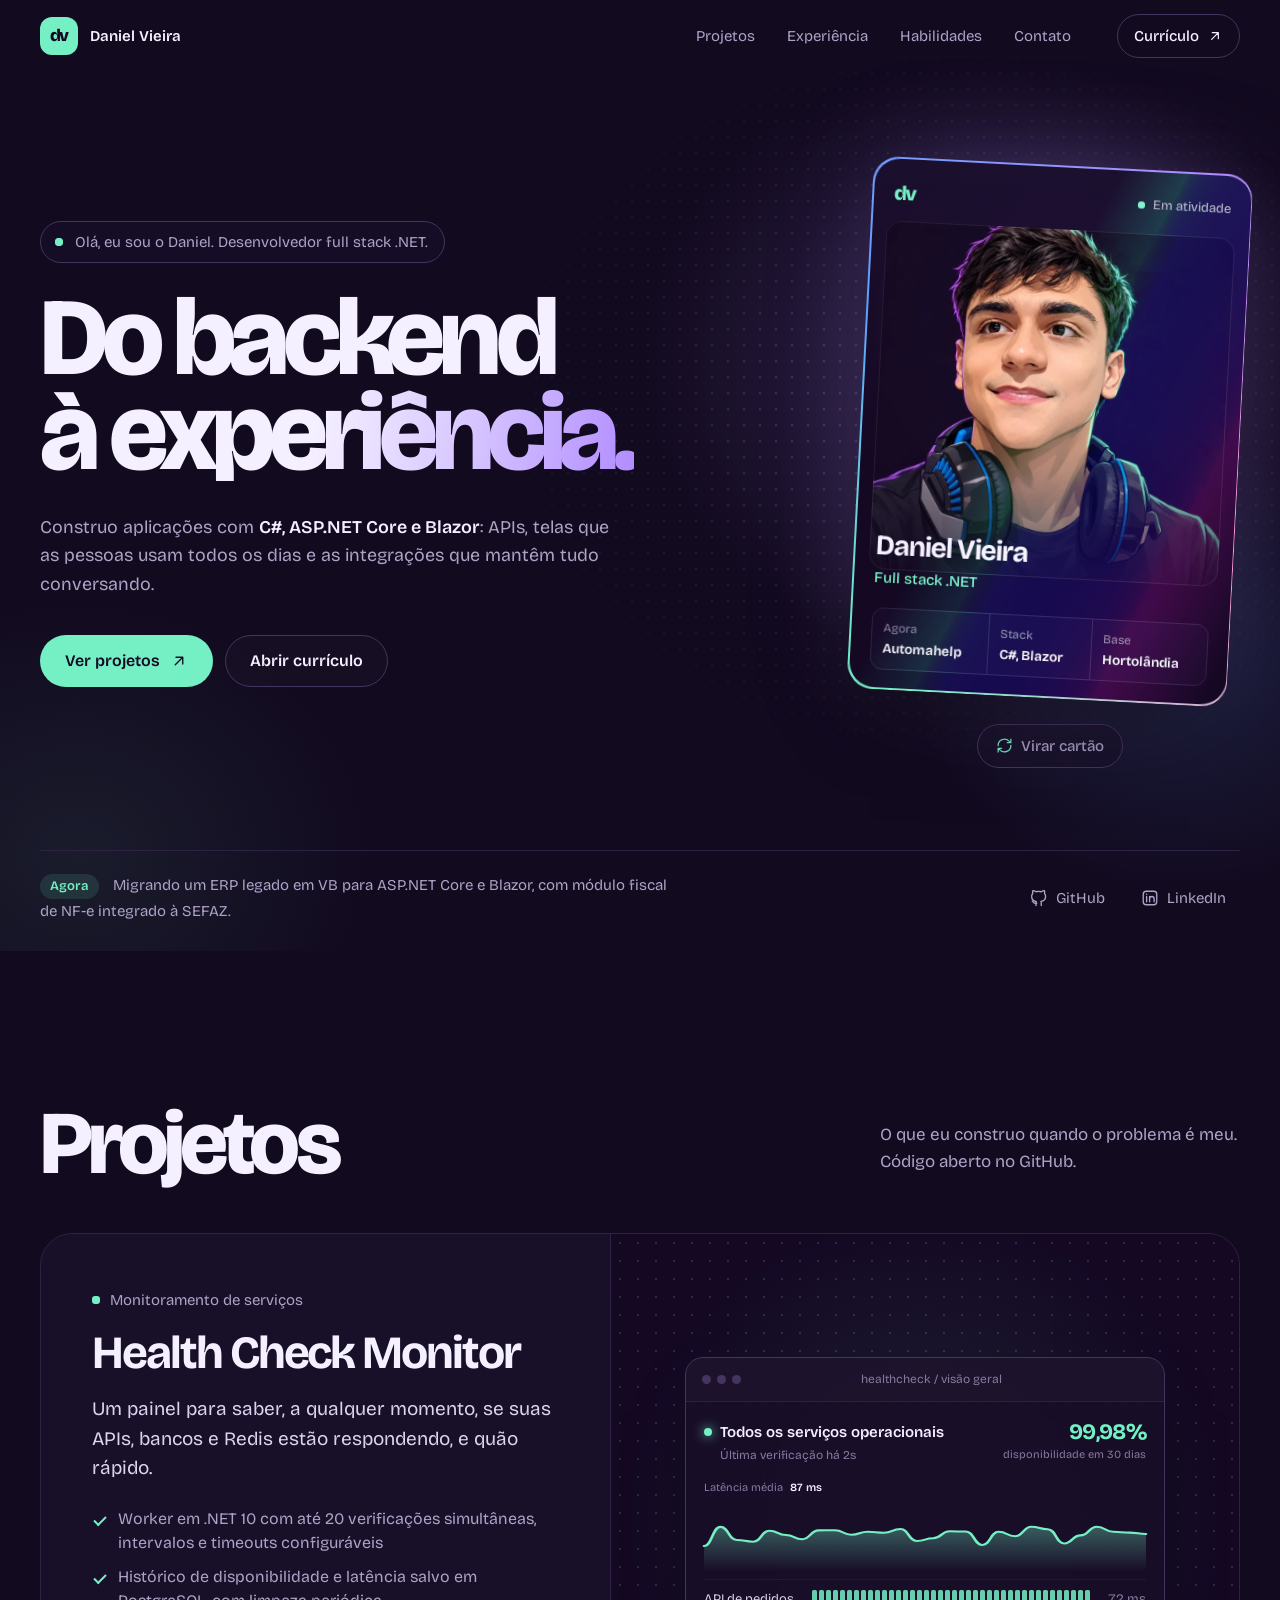
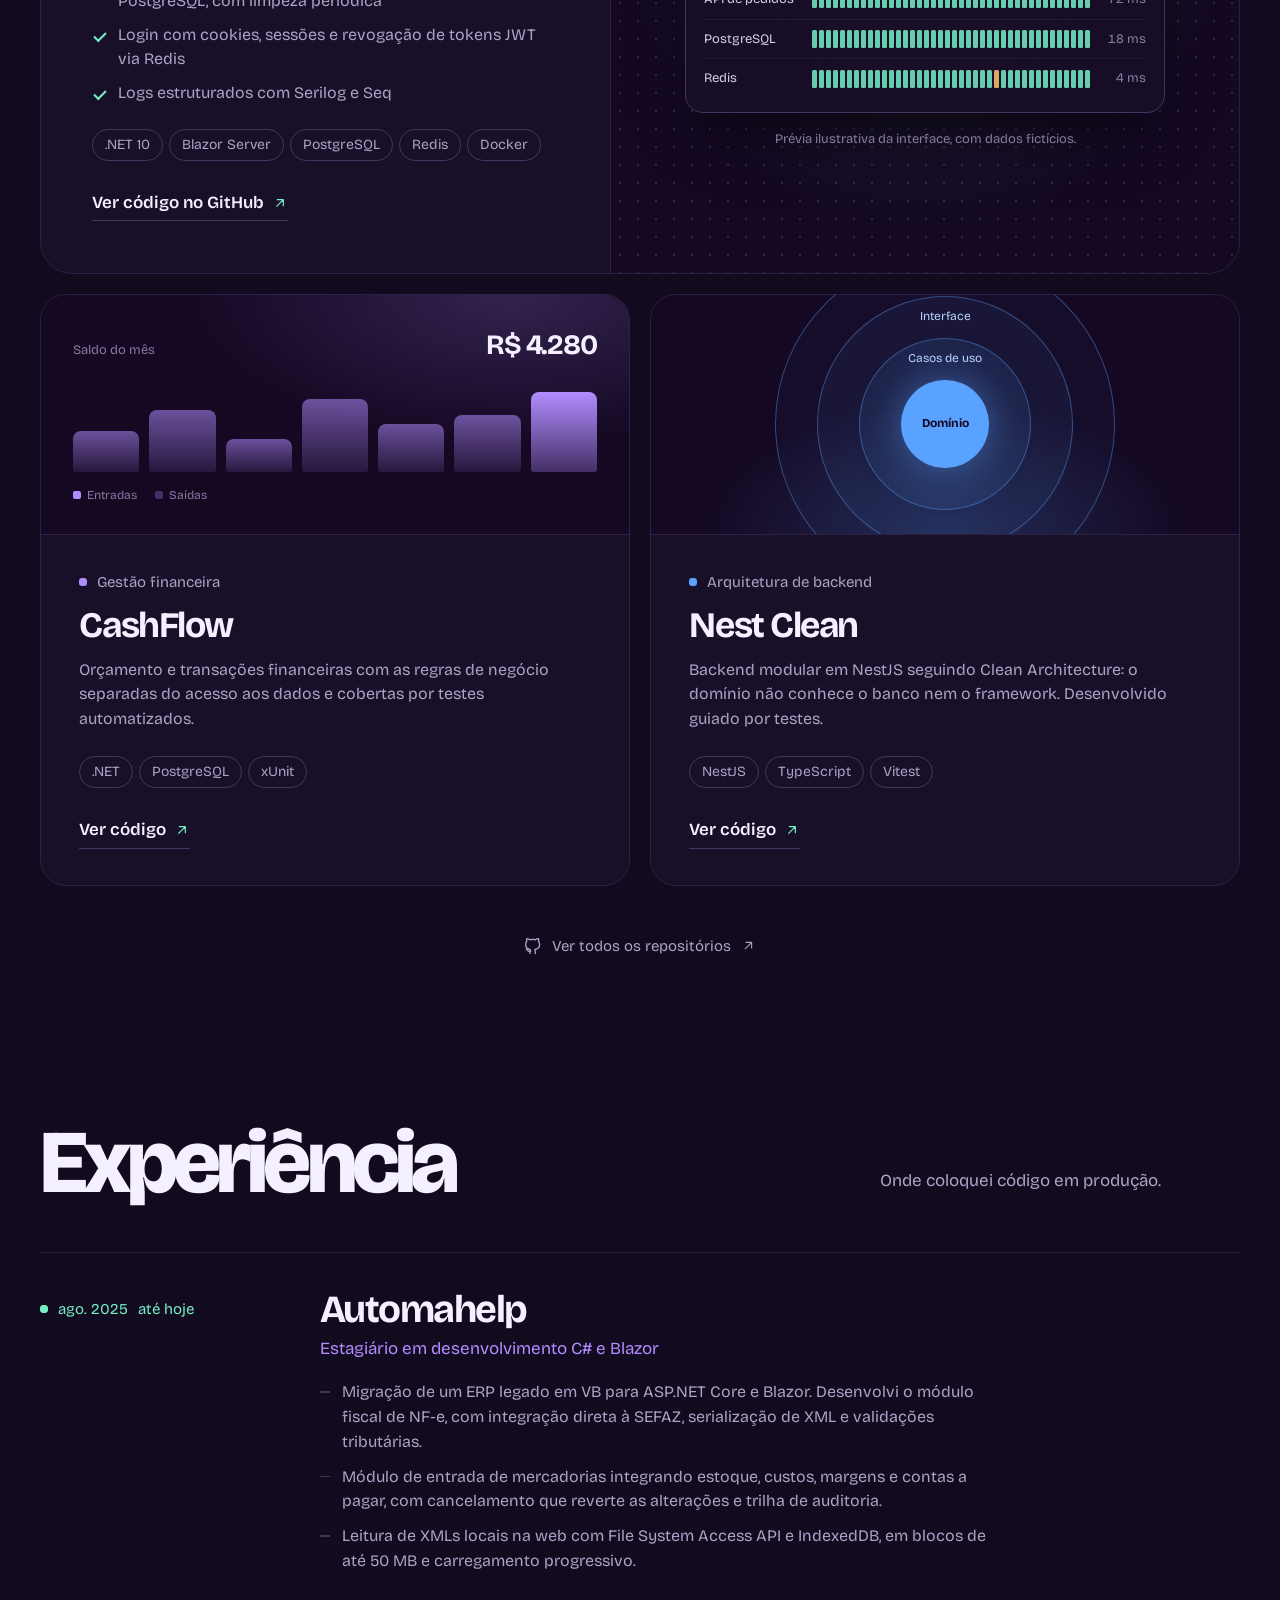
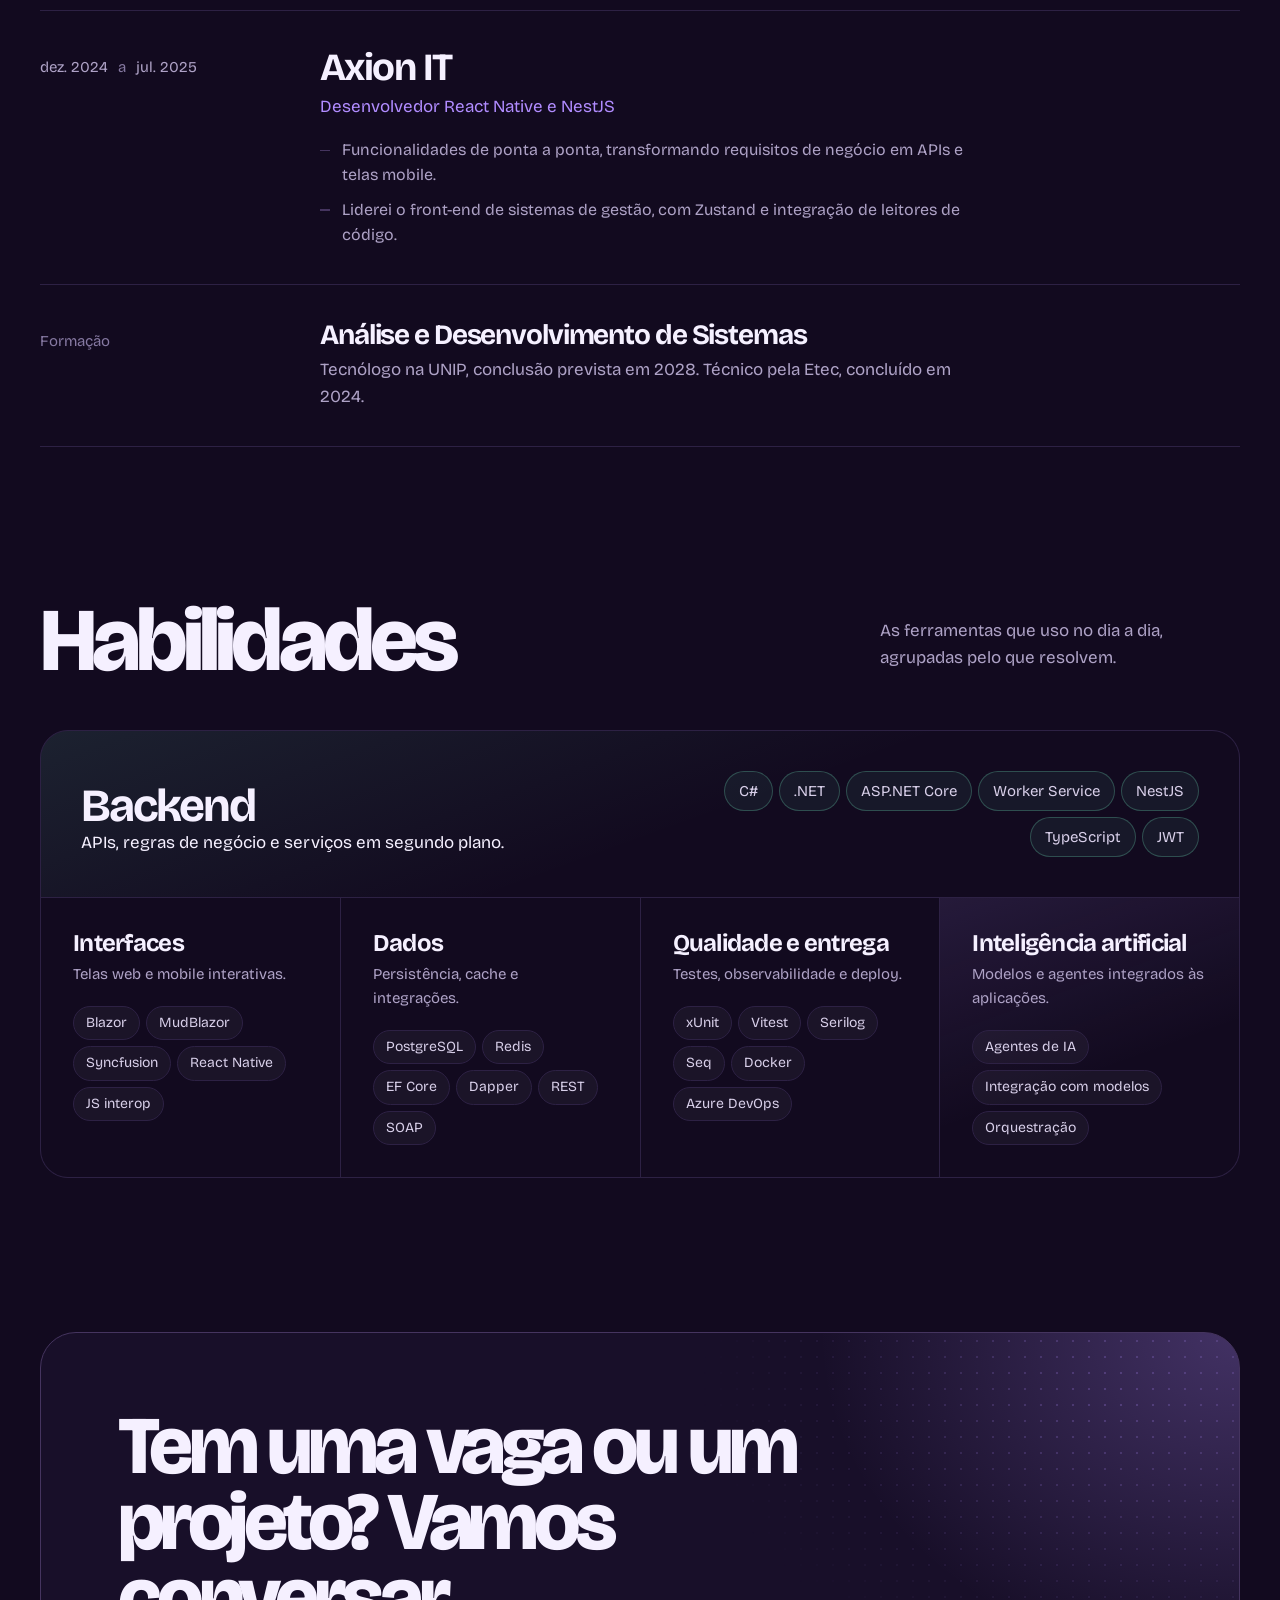
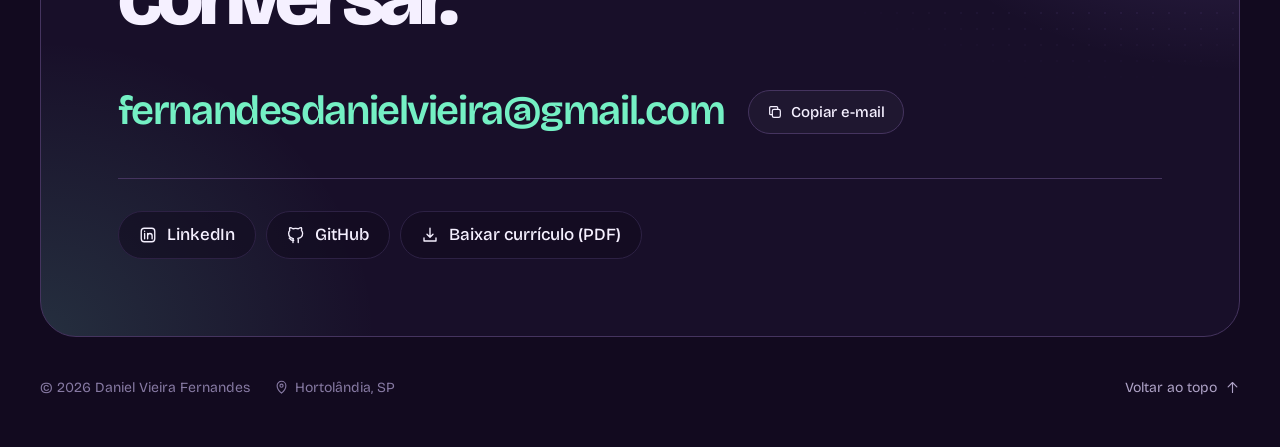
==== index.html @ 1b100133 "Remove a aura e mantém só a flutuação do cartão Desfaz halo, ondas, faíscas e borda animada, que fic" ====
<!DOCTYPE html>
<html lang="pt-BR">
<head>
  <meta charset="UTF-8">
  <meta name="viewport" content="width=device-width, initial-scale=1">
  <meta name="theme-color" content="#120a1f">
  <meta name="description" content="Daniel Vieira, desenvolvedor full stack .NET. ASP.NET Core, Blazor e integrações. Conheça meus projetos, minha experiência e baixe meu currículo.">
  <title>Daniel Vieira · Desenvolvedor .NET</title>
  <link rel="icon" href="data:image/svg+xml,%3Csvg xmlns='http://www.w3.org/2000/svg' viewBox='0 0 64 64'%3E%3Crect width='64' height='64' rx='18' fill='%23120a1f'/%3E%3Ctext x='32' y='43' text-anchor='middle' font-family='sans-serif' font-weight='800' font-size='30' fill='%2374f0c4'%3Edv%3C/text%3E%3C/svg%3E">
  <link rel="preconnect" href="https://fonts.googleapis.com">
  <link rel="preconnect" href="https://fonts.gstatic.com" crossorigin>
  <link href="https://fonts.googleapis.com/css2?family=Bricolage+Grotesque:opsz,wght@12..96,300..800&display=swap" rel="stylesheet">
  <link rel="preload" as="image" href="assets/daniel-avatar.webp" type="image/webp">
  <link rel="stylesheet" href="styles.css">
  <script defer src="portfolio.js"></script>
</head>
<body>
  <svg class="defs" xmlns="http://www.w3.org/2000/svg" aria-hidden="true"><defs>
    <symbol id="arrow" viewBox="0 0 24 24"><path d="M7 17 17 7M8 7h9v9"/></symbol>
    <symbol id="download" viewBox="0 0 24 24"><path d="M12 3v12m-4-4 4 4 4-4M4 16v4h16v-4"/></symbol>
    <symbol id="github" viewBox="0 0 24 24"><path d="M9 19c-4.3 1.3-4.3-2.2-6-2.7M15 22v-3.4c0-1 .1-1.5-.5-2 3.1-.4 6.3-1.5 6.3-7A5.5 5.5 0 0 0 19.3 6c.2-.6.7-2.1-.2-3.8 0 0-1.2-.4-4 1.5a13.8 13.8 0 0 0-7.2 0C5.1 1.8 3.9 2.2 3.9 2.2 3 3.9 3.5 5.4 3.7 6a5.5 5.5 0 0 0-1.5 3.8c0 5.5 3.2 6.6 6.3 7-.5.5-.6 1.2-.5 2V22"/></symbol>
    <symbol id="linkedin" viewBox="0 0 24 24"><rect x="3" y="3" width="18" height="18" rx="4"/><path d="M7.5 10v7M7.5 7v.1M11.5 17v-7m0 3a3 3 0 0 1 6 0v4"/></symbol>
    <symbol id="copy" viewBox="0 0 24 24"><rect x="8" y="8" width="12" height="12" rx="2.5"/><path d="M16 8V5.5A1.5 1.5 0 0 0 14.5 4h-9A1.5 1.5 0 0 0 4 5.5v9A1.5 1.5 0 0 0 5.5 16H8"/></symbol>
    <symbol id="up" viewBox="0 0 24 24"><path d="M12 20V4m-7 7 7-7 7 7"/></symbol>
    <symbol id="mail" viewBox="0 0 24 24"><rect x="3" y="5" width="18" height="14" rx="3"/><path d="m4 7 8 6 8-6"/></symbol>
    <symbol id="flip" viewBox="0 0 24 24"><path d="M3 12a9 9 0 0 1 15.5-6.2L21 8M21 3v5h-5M21 12a9 9 0 0 1-15.5 6.2L3 16M3 21v-5h5"/></symbol>
    <symbol id="pin" viewBox="0 0 24 24"><path d="M12 21s-7-6.2-7-12a7 7 0 0 1 14 0c0 5.8-7 12-7 12z"/><circle cx="12" cy="9" r="2.5"/></symbol>
  </defs></svg>

  <a class="skip-link" href="#conteudo">Pular para o conteúdo</a>

  <header class="site-header">
    <div class="nav-shell wrap">
      <a class="mark" href="#inicio" aria-label="Daniel Vieira, voltar ao início"><span class="mark-glyph" aria-hidden="true">dv</span><span class="mark-name">Daniel Vieira</span></a>
      <nav class="navigation" aria-label="Navegação principal" id="navigation">
        <a href="#projetos">Projetos</a>
        <a href="#experiencia">Experiência</a>
        <a href="#habilidades">Habilidades</a>
        <a href="#contato">Contato</a>
      </nav>
      <a class="header-resume" href="Daniel_Vieira_Desenvolvedor.pdf" target="_blank" rel="noopener noreferrer">Currículo <svg class="icon" aria-hidden="true"><use href="#arrow"/></svg></a>
      <button class="menu-toggle" type="button" aria-label="Abrir menu" aria-controls="navigation" aria-expanded="false" hidden><span></span><span></span></button>
    </div>
  </header>

  <main id="conteudo">
    <!-- HERO: giant headline with the holographic developer card overlapping it -->
    <section class="hero" id="inicio" aria-labelledby="hero-title">
      <div class="hero-field" aria-hidden="true"></div>
      <div class="hero-grid wrap">
        <div class="hero-copy" id="sobre">
          <p class="hero-hello"><span class="pulse" aria-hidden="true"></span><span>Olá, eu sou o Daniel.<span class="hello-more"> Desenvolvedor full stack .NET.</span></span></p>
          <h1 id="hero-title" class="hero-title">
            <span class="line"><span>Do backend</span></span>
            <span class="line"><span>à&nbsp;experiência.</span></span>
          </h1>
          <p class="hero-lede">Construo aplicações com <strong>C#, ASP.NET Core e Blazor</strong>: APIs, telas que as pessoas usam todos os dias e as integrações que mantêm tudo conversando.</p>
          <div class="hero-actions">
            <a class="btn btn-solid" href="#projetos">Ver projetos <svg class="icon" aria-hidden="true"><use href="#arrow"/></svg></a>
            <a class="btn btn-ghost" href="Daniel_Vieira_Desenvolvedor.pdf" target="_blank" rel="noopener noreferrer">Abrir currículo</a>
          </div>
        </div>

        <div class="card-stage">
          <div class="card-float">
          <article class="dev-card" id="dev-card" aria-label="Cartão de apresentação de Daniel Vieira">
            <div class="face face-front" id="card-front">
              <div class="dev-card-inner">
                <div class="dev-card-top">
                  <span class="dev-card-brand">dv</span>
                  <span class="dev-card-status"><span class="pulse" aria-hidden="true"></span>Em atividade</span>
                </div>
                <div class="dev-card-photo">
                  <img src="assets/daniel-avatar.webp" alt="Retrato ilustrado de Daniel Vieira, com headset no pescoço" width="900" height="900" fetchpriority="high" decoding="async" draggable="false">
                </div>
                <div class="dev-card-body">
                  <p class="dev-card-name">Daniel Vieira</p>
                  <p class="dev-card-role">Full stack .NET</p>
                  <dl class="dev-card-facts">
                    <div><dt>Agora</dt><dd>Automahelp</dd></div>
                    <div><dt>Stack</dt><dd>C#, Blazor</dd></div>
                    <div><dt>Base</dt><dd>Hortolândia</dd></div>
                  </dl>
                </div>
                <span class="dev-card-foil" aria-hidden="true"></span>
                <span class="dev-card-glare" aria-hidden="true"></span>
              </div>
            </div>
            <!-- Back of the card: only reachable once flipped (JS toggles inert). -->
            <div class="face face-back" id="card-back" inert>
              <div class="dev-card-inner dev-card-back">
                <div class="dev-card-top">
                  <span class="dev-card-brand">dv</span>
                  <span class="back-hint"><span class="hint-touch">Toque para voltar</span><span class="hint-mouse">Clique para voltar</span></span>
                </div>
                <p class="back-title">Vamos<br>conversar?</p>
                <p class="back-text">Escolha por onde prefere falar comigo.</p>
                <ul class="back-links">
                  <li><a href="mailto:fernandesdanielvieira@gmail.com"><svg class="icon" aria-hidden="true"><use href="#mail"/></svg><span>E-mail</span><svg class="icon go" aria-hidden="true"><use href="#arrow"/></svg></a></li>
                  <li><a href="https://www.linkedin.com/in/danielvieiradev/" target="_blank" rel="noopener noreferrer"><svg class="icon" aria-hidden="true"><use href="#linkedin"/></svg><span>LinkedIn</span><svg class="icon go" aria-hidden="true"><use href="#arrow"/></svg></a></li>
                  <li><a href="https://github.com/DanielVieiraFernandes" target="_blank" rel="noopener noreferrer"><svg class="icon" aria-hidden="true"><use href="#github"/></svg><span>GitHub</span><svg class="icon go" aria-hidden="true"><use href="#arrow"/></svg></a></li>
                  <li><a href="Daniel_Vieira_Desenvolvedor.pdf" target="_blank" rel="noopener noreferrer"><svg class="icon" aria-hidden="true"><use href="#download"/></svg><span>Currículo</span><svg class="icon go" aria-hidden="true"><use href="#arrow"/></svg></a></li>
                </ul>
                <span class="dev-card-foil" aria-hidden="true"></span>
                <span class="dev-card-glare" aria-hidden="true"></span>
              </div>
            </div>
          </article>
          </div>
          <button class="flip-btn" id="flip-card" type="button" aria-controls="dev-card" aria-pressed="false" hidden>
            <svg class="icon" aria-hidden="true"><use href="#flip"/></svg><span>Virar cartão</span>
          </button>
        </div>
      </div>

      <div class="hero-now wrap">
        <p><span class="now-label">Agora</span> Migrando um ERP legado em VB para ASP.NET Core e Blazor, com módulo fiscal de NF‑e integrado à SEFAZ.</p>
        <div class="hero-social">
          <a href="https://github.com/DanielVieiraFernandes" target="_blank" rel="noopener noreferrer"><svg class="icon" aria-hidden="true"><use href="#github"/></svg><span>GitHub</span></a>
          <a href="https://www.linkedin.com/in/danielvieiradev/" target="_blank" rel="noopener noreferrer"><svg class="icon" aria-hidden="true"><use href="#linkedin"/></svg><span>LinkedIn</span></a>
        </div>
      </div>
    </section>

    <!-- PROJECTS -->
    <section class="section wrap" id="projetos" aria-labelledby="projects-title">
      <header class="section-head">
        <h2 id="projects-title">Projetos</h2>
        <p>O que eu construo quando o problema é meu. Código aberto no GitHub.</p>
      </header>

      <article class="feature" aria-labelledby="health-title">
        <div class="feature-copy">
          <p class="kicker"><span class="kicker-dot mint" aria-hidden="true"></span>Monitoramento de serviços</p>
          <h3 id="health-title">Health Check Monitor</h3>
          <p class="feature-lede">Um painel para saber, a qualquer momento, se suas APIs, bancos e Redis estão respondendo, e quão rápido.</p>
          <ul class="feature-points">
            <li>Worker em .NET 10 com até 20 verificações simultâneas, intervalos e timeouts configuráveis</li>
            <li>Histórico de disponibilidade e latência salvo em PostgreSQL, com limpeza periódica</li>
            <li>Login com cookies, sessões e revogação de tokens JWT via Redis</li>
            <li>Logs estruturados com Serilog e Seq</li>
          </ul>
          <ul class="tags" aria-label="Tecnologias do Health Check Monitor"><li>.NET 10</li><li>Blazor Server</li><li>PostgreSQL</li><li>Redis</li><li>Docker</li></ul>
          <a class="link-arrow" href="https://github.com/DanielVieiraFernandes/Health-Check-Monitor" target="_blank" rel="noopener noreferrer">Ver código no GitHub <svg class="icon" aria-hidden="true"><use href="#arrow"/></svg></a>
        </div>

        <figure class="feature-visual">
          <div class="monitor" id="monitor" aria-hidden="true">
            <div class="monitor-bar">
              <span class="monitor-dots"><i></i><i></i><i></i></span>
              <span class="monitor-url">healthcheck / visão geral</span>
            </div>
            <div class="monitor-head">
              <div>
                <p class="monitor-title">Todos os serviços operacionais</p>
                <p class="monitor-sub">Última verificação há <span id="monitor-ago">2</span>s</p>
              </div>
              <div class="monitor-uptime"><strong>99,98%</strong><span>disponibilidade em 30 dias</span></div>
            </div>
            <div class="monitor-chart">
              <svg viewBox="0 0 320 90" preserveAspectRatio="none">
                <defs>
                  <linearGradient id="latency-fill" x1="0" x2="0" y1="0" y2="1"><stop offset="0" stop-color="#74f0c4" stop-opacity=".35"/><stop offset="1" stop-color="#74f0c4" stop-opacity="0"/></linearGradient>
                </defs>
                <path id="latency-area" fill="url(#latency-fill)" d=""/>
                <path id="latency-line" fill="none" stroke="#74f0c4" stroke-width="2" stroke-linejoin="round" stroke-linecap="round" d=""/>
              </svg>
              <span class="monitor-chart-label">Latência média <strong id="latency-now">84 ms</strong></span>
            </div>
            <ul class="monitor-services">
              <li><span class="svc-name">API de pedidos</span><span class="svc-beats" data-beats></span><span class="svc-ms">72 ms</span></li>
              <li><span class="svc-name">PostgreSQL</span><span class="svc-beats" data-beats></span><span class="svc-ms">18 ms</span></li>
              <li><span class="svc-name">Redis</span><span class="svc-beats" data-beats data-slow="27"></span><span class="svc-ms">4 ms</span></li>
            </ul>
          </div>
          <figcaption>Prévia ilustrativa da interface, com dados fictícios.</figcaption>
        </figure>
      </article>

      <div class="duo">
        <article class="project" aria-labelledby="cash-title">
          <div class="project-art art-cash" aria-hidden="true">
            <div class="cash-head"><span>Saldo do mês</span><strong>R$ 4.280</strong></div>
            <div class="cash-bars"><i style="--h:48%"></i><i style="--h:72%"></i><i style="--h:38%"></i><i style="--h:84%"></i><i style="--h:56%"></i><i style="--h:66%"></i><i style="--h:92%" class="hot"></i></div>
            <div class="cash-rows"><span><b class="in"></b>Entradas</span><span><b class="out"></b>Saídas</span></div>
          </div>
          <div class="project-copy">
            <p class="kicker"><span class="kicker-dot violet" aria-hidden="true"></span>Gestão financeira</p>
            <h3 id="cash-title">CashFlow</h3>
            <p>Orçamento e transações financeiras com as regras de negócio separadas do acesso aos dados e cobertas por testes automatizados.</p>
            <ul class="tags" aria-label="Tecnologias do CashFlow"><li>.NET</li><li>PostgreSQL</li><li>xUnit</li></ul>
            <a class="link-arrow" href="https://github.com/DanielVieiraFernandes/CashFlow" target="_blank" rel="noopener noreferrer" aria-label="Ver código do CashFlow no GitHub">Ver código <svg class="icon" aria-hidden="true"><use href="#arrow"/></svg></a>
          </div>
        </article>

        <article class="project" aria-labelledby="nest-title">
          <div class="project-art art-layers" aria-hidden="true">
            <div class="ring r4"><span>Infraestrutura</span></div>
            <div class="ring r3"><span>Interface</span></div>
            <div class="ring r2"><span>Casos de uso</span></div>
            <div class="ring r1"><span>Domínio</span></div>
          </div>
          <div class="project-copy">
            <p class="kicker"><span class="kicker-dot blue" aria-hidden="true"></span>Arquitetura de backend</p>
            <h3 id="nest-title">Nest Clean</h3>
            <p>Backend modular em NestJS seguindo Clean Architecture: o domínio não conhece o banco nem o framework. Desenvolvido guiado por testes.</p>
            <ul class="tags" aria-label="Tecnologias do Nest Clean"><li>NestJS</li><li>TypeScript</li><li>Vitest</li></ul>
            <a class="link-arrow" href="https://github.com/DanielVieiraFernandes/05-NEST-CLEAN" target="_blank" rel="noopener noreferrer" aria-label="Ver código do Nest Clean no GitHub">Ver código <svg class="icon" aria-hidden="true"><use href="#arrow"/></svg></a>
          </div>
        </article>
      </div>

      <a class="all-repos" href="https://github.com/DanielVieiraFernandes" target="_blank" rel="noopener noreferrer"><svg class="icon" aria-hidden="true"><use href="#github"/></svg> Ver todos os repositórios <svg class="icon" aria-hidden="true"><use href="#arrow"/></svg></a>
    </section>

    <!-- EXPERIENCE: a real timeline, newest first -->
    <section class="section wrap" id="experiencia" aria-labelledby="exp-title">
      <header class="section-head">
        <h2 id="exp-title">Experiência</h2>
        <p>Onde coloquei código em produção.</p>
      </header>
      <ol class="timeline">
        <li class="job is-current">
          <div class="job-when"><span class="pulse" aria-hidden="true"></span><time datetime="2025-08">ago. 2025</time> até hoje</div>
          <div class="job-main">
            <h3>Automahelp</h3>
            <p class="job-role">Estagiário em desenvolvimento C# e Blazor</p>
            <ul>
              <li>Migração de um ERP legado em VB para ASP.NET Core e Blazor. Desenvolvi o módulo fiscal de NF‑e, com integração direta à SEFAZ, serialização de XML e validações tributárias.</li>
              <li>Módulo de entrada de mercadorias integrando estoque, custos, margens e contas a pagar, com cancelamento que reverte as alterações e trilha de auditoria.</li>
              <li>Leitura de XMLs locais na web com File System Access API e IndexedDB, em blocos de até 50 MB e carregamento progressivo.</li>
            </ul>
          </div>
        </li>
        <li class="job">
          <div class="job-when"><time datetime="2024-12">dez. 2024</time> a <time datetime="2025-07">jul. 2025</time></div>
          <div class="job-main">
            <h3>Axion IT</h3>
            <p class="job-role">Desenvolvedor React Native e NestJS</p>
            <ul>
              <li>Funcionalidades de ponta a ponta, transformando requisitos de negócio em APIs e telas mobile.</li>
              <li>Liderei o front-end de sistemas de gestão, com Zustand e integração de leitores de código.</li>
            </ul>
          </div>
        </li>
        <li class="job job-edu">
          <div class="job-when">Formação</div>
          <div class="job-main">
            <h3>Análise e Desenvolvimento de Sistemas</h3>
            <p class="job-role">Tecnólogo na UNIP, conclusão prevista em 2028. Técnico pela Etec, concluído em 2024.</p>
          </div>
        </li>
      </ol>
    </section>

    <!-- SKILLS -->
    <section class="section wrap" id="habilidades" aria-labelledby="skills-title">
      <header class="section-head">
        <h2 id="skills-title">Habilidades</h2>
        <p>As ferramentas que uso no dia a dia, agrupadas pelo que resolvem.</p>
      </header>
      <div class="skills">
        <div class="skill skill-main">
          <div><h3>Backend</h3>
          <p>APIs, regras de negócio e serviços em segundo plano.</p></div>
          <ul class="chips"><li>C#</li><li>.NET</li><li>ASP.NET Core</li><li>Worker Service</li><li>NestJS</li><li>TypeScript</li><li>JWT</li></ul>
        </div>
        <div class="skill">
          <h3>Interfaces</h3>
          <p>Telas web e mobile interativas.</p>
          <ul class="chips"><li>Blazor</li><li>MudBlazor</li><li>Syncfusion</li><li>React Native</li><li>JS interop</li></ul>
        </div>
        <div class="skill">
          <h3>Dados</h3>
          <p>Persistência, cache e integrações.</p>
          <ul class="chips"><li>PostgreSQL</li><li>Redis</li><li>EF Core</li><li>Dapper</li><li>REST</li><li>SOAP</li></ul>
        </div>
        <div class="skill">
          <h3>Qualidade e entrega</h3>
          <p>Testes, observabilidade e deploy.</p>
          <ul class="chips"><li>xUnit</li><li>Vitest</li><li>Serilog</li><li>Seq</li><li>Docker</li><li>Azure DevOps</li></ul>
        </div>
        <div class="skill skill-ai">
          <h3>Inteligência artificial</h3>
          <p>Modelos e agentes integrados às aplicações.</p>
          <ul class="chips"><li>Agentes de IA</li><li>Integração com modelos</li><li>Orquestração</li></ul>
        </div>
      </div>
    </section>

    <!-- CONTACT -->
    <section class="contact wrap" id="contato" aria-labelledby="contact-title">
      <span class="legacy-anchor" id="curriculo" aria-hidden="true"></span>
      <div class="contact-inner">
        <h2 id="contact-title" class="contact-title">Tem uma vaga ou um projeto? Vamos conversar.</h2>
        <div class="contact-mail">
          <a class="mail-big" href="mailto:fernandesdanielvieira@gmail.com">fernandesdanielvieira<wbr>@gmail.com</a>
          <button class="copy-btn" id="copy-email" type="button" hidden><svg class="icon" aria-hidden="true"><use href="#copy"/></svg><span>Copiar e-mail</span></button>
        </div>
        <div class="contact-links">
          <a href="https://www.linkedin.com/in/danielvieiradev/" target="_blank" rel="noopener noreferrer"><svg class="icon" aria-hidden="true"><use href="#linkedin"/></svg>LinkedIn</a>
          <a href="https://github.com/DanielVieiraFernandes" target="_blank" rel="noopener noreferrer"><svg class="icon" aria-hidden="true"><use href="#github"/></svg>GitHub</a>
          <a href="Daniel_Vieira_Desenvolvedor.pdf" download><svg class="icon" aria-hidden="true"><use href="#download"/></svg>Baixar currículo (PDF)</a>
        </div>
      </div>
    </section>
  </main>

  <footer class="footer wrap">
    <p>© <span id="year">2026</span> Daniel Vieira Fernandes</p>
    <p class="footer-loc"><svg class="icon" aria-hidden="true"><use href="#pin"/></svg>Hortolândia, SP</p>
    <a href="#inicio">Voltar ao topo <svg class="icon" aria-hidden="true"><use href="#up"/></svg></a>
  </footer>

  <div class="toast" id="toast" role="status" aria-live="polite" aria-atomic="true"></div>
</body>
</html>
---- styles.css ----
/* ==========================================================================
   Daniel Vieira · Portfólio
   Palette is sampled from the illustrated portrait: deep plum background,
   violet and mint rim light, and the blue of the headset.
   One typeface (Bricolage Grotesque) carries both display and body via its
   optical-size axis.
   ========================================================================== */

:root {
  color-scheme: dark;
  --bg: #120a1f;
  --bg-2: #180f29;
  --bg-3: #211636;
  --ink: #140823;
  --line: #2d2144;
  --line-2: #45345f;
  --text: #f5f0ff;
  --muted: #aea2c6;
  --dim: #8679a2;
  --mint: #74f0c4;
  --violet: #b18cff;
  --blue: #5aa2ff;
  --font: 'Bricolage Grotesque', ui-sans-serif, system-ui, sans-serif;
  --ease-out: cubic-bezier(.2, .8, .2, 1);
  --header: 72px;
}

*, *::before, *::after { box-sizing: border-box; }
html { scroll-behavior: smooth; scroll-padding-top: calc(var(--header) + 24px); -webkit-text-size-adjust: 100%; }
body {
  margin: 0;
  background: var(--bg);
  color: var(--text);
  font: 400 17px/1.6 var(--font);
  font-optical-sizing: auto;
  -webkit-font-smoothing: antialiased;
  overflow-x: hidden;
}
a { color: inherit; text-decoration: none; }
button { font: inherit; color: inherit; cursor: pointer; }
a, button { -webkit-tap-highlight-color: transparent; }
:focus-visible { outline: 2px solid var(--mint); outline-offset: 4px; border-radius: 6px; }
::selection { background: var(--violet); color: var(--ink); }
[hidden] { display: none !important; }
h1, h2, h3, p, figure, dl, dd { margin: 0; }
ul, ol { margin: 0; padding: 0; list-style: none; }
img { display: block; max-width: 100%; }

.wrap { width: min(1200px, calc(100% - 80px)); margin-inline: auto; }
.defs { position: absolute; width: 0; height: 0; overflow: hidden; }
.icon { width: 18px; height: 18px; flex: none; fill: none; stroke: currentColor; stroke-width: 1.8; stroke-linecap: round; stroke-linejoin: round; }
.skip-link { position: fixed; left: 16px; top: -80px; z-index: 100; padding: 12px 18px; border-radius: 10px; background: var(--mint); color: var(--ink); font-weight: 600; }
.skip-link:focus { top: 12px; }

.pulse { position: relative; display: inline-block; width: 8px; height: 8px; border-radius: 50%; background: var(--mint); flex: none; }
.pulse::after { content: ""; position: absolute; inset: 0; border-radius: inherit; background: var(--mint); animation: pulse 2.4s ease-out infinite; }
@keyframes pulse { 0% { transform: scale(1); opacity: .7; } 80%, 100% { transform: scale(3); opacity: 0; } }

/* --------------------------------------------------------------- Header */
.site-header {
  position: sticky; top: 0; z-index: 40;
  transition: background .3s, border-color .3s, backdrop-filter .3s;
  border-bottom: 1px solid transparent;
}
.site-header.is-scrolled { background: rgb(18 10 31 / .78); backdrop-filter: blur(18px) saturate(1.3); border-bottom-color: var(--line); }
.nav-shell { height: var(--header); display: flex; align-items: center; gap: 32px; }
.mark { display: inline-flex; align-items: center; gap: 12px; font-weight: 600; font-size: 15px; }
.mark-glyph {
  display: grid; place-items: center; width: 38px; height: 38px; border-radius: 12px;
  background: var(--mint); color: var(--ink);
  font-weight: 800; font-size: 17px; letter-spacing: -.06em;
  transition: transform .4s var(--ease-out);
}
.mark:hover .mark-glyph { transform: rotate(-8deg) scale(1.05); }
.navigation { display: flex; gap: 4px; margin-left: auto; }
.navigation a { position: relative; padding: 8px 14px; border-radius: 999px; font-size: 15px; color: var(--muted); transition: color .2s, background .2s; }
.navigation a:hover { color: var(--text); background: rgb(255 255 255 / .05); }
.navigation a[aria-current] { color: var(--text); background: rgb(177 140 255 / .14); }
.header-resume {
  display: inline-flex; align-items: center; gap: 8px;
  padding: 9px 16px; border-radius: 999px; border: 1px solid var(--line-2);
  font-size: 15px; font-weight: 500; transition: border-color .2s, background .2s;
}
.header-resume:hover { border-color: var(--violet); background: rgb(177 140 255 / .1); }
.header-resume .icon { width: 16px; height: 16px; }
.menu-toggle { display: none; }

/* ----------------------------------------------------------------- Hero */
.hero { position: relative; isolation: isolate; margin-top: calc(var(--header) * -1); padding-top: calc(var(--header) + clamp(40px, 7vh, 88px)); overflow: clip; }
.hero-field { position: absolute; inset: 0; z-index: -1; pointer-events: none; }
/* Halftone dots: a nod to the cel-shaded, inked portrait. */
.hero-field::before {
  content: ""; position: absolute; inset: 0;
  background: radial-gradient(circle, rgb(177 140 255 / .28) 1.1px, transparent 1.7px) 0 0 / 16px 16px;
  -webkit-mask: radial-gradient(ellipse 55% 60% at 74% 42%, #000 0%, transparent 72%);
          mask: radial-gradient(ellipse 55% 60% at 74% 42%, #000 0%, transparent 72%);
}
.hero-field::after {
  content: ""; position: absolute; inset: 0;
  background:
    radial-gradient(40% 46% at 78% 38%, rgb(177 140 255 / .22), transparent 70%),
    radial-gradient(30% 34% at 92% 70%, rgb(90 162 255 / .14), transparent 70%),
    radial-gradient(34% 40% at 6% 90%, rgb(116 240 196 / .08), transparent 70%);
}

.hero-grid { display: grid; grid-template-columns: minmax(0, 1fr) 380px; align-items: center; gap: 24px; min-height: min(660px, calc(100svh - var(--header) - 150px)); }
.hero-copy { position: relative; z-index: 1; padding-bottom: 24px; }
.hero-hello { display: inline-flex; align-items: center; gap: 12px; padding: 8px 16px 8px 14px; border: 1px solid var(--line-2); border-radius: 999px; background: rgb(24 15 41 / .7); font-size: 15px; color: var(--muted); }
.hero-title {
  margin: 28px 0 0;
  font-weight: 800;
  font-size: clamp(60px, 8.6vw, 136px);
  line-height: .86;
  letter-spacing: -.058em;
  font-variation-settings: "opsz" 96;
  margin-right: -64px; /* the end of the second line tucks just under the card */
}
.hero-title .line { display: block; overflow: hidden; padding-bottom: .08em; margin-bottom: -.08em; }
.hero-title .line > span { display: inline-block; }
.hero-title .line:nth-child(2) > span {
  background: linear-gradient(100deg, var(--text) 0 46%, #d9c9ff 70%, var(--violet));
  -webkit-background-clip: text; background-clip: text; color: transparent;
}
.hero-lede { max-width: 33em; margin-top: 32px; font-size: clamp(17px, 1.4vw, 20px); line-height: 1.6; color: var(--muted); }
.hero-lede strong { color: var(--text); font-weight: 600; }
.hero-actions { display: flex; flex-wrap: wrap; gap: 12px; margin-top: 36px; }

.btn {
  display: inline-flex; align-items: center; justify-content: center; gap: 10px;
  min-height: 52px; padding: 0 24px; border-radius: 999px;
  font-size: 16px; font-weight: 600; border: 1px solid transparent;
  transition: transform .25s var(--ease-out), background .2s, border-color .2s, box-shadow .25s;
}
.btn-solid { background: var(--mint); color: var(--ink); box-shadow: 0 0 0 0 rgb(116 240 196 / 0); }
.btn-solid:hover { transform: translateY(-2px); box-shadow: 0 12px 34px -10px rgb(116 240 196 / .55); }
.btn-solid .icon { transition: transform .25s var(--ease-out); }
.btn-solid:hover .icon { transform: translate(2px, -2px); }
.btn-ghost { border-color: var(--line-2); background: rgb(255 255 255 / .02); }
.btn-ghost:hover { border-color: var(--violet); background: rgb(177 140 255 / .1); }

/* The developer card: the one bold moment on the page. */
.card-stage { position: relative; z-index: 2; justify-self: end; width: 100%; max-width: 380px; }
/* The card hovers gently: a slow rise and fall with a hint of rotation. */
.card-float { perspective: 1100px; animation: float 6s ease-in-out infinite; }
@keyframes float {
  0%, 100% { transform: translateY(0) rotate(0deg); }
  50%      { transform: translateY(-16px) rotate(-.6deg); }
}
.dev-card {
  --rx: 0deg; --ry: 0deg; --mx: 50%; --my: 30%; --foil: 50%; --flip: 0deg;
  position: relative; border-radius: 26px;
  transform: rotate(3deg) rotateX(var(--rx)) rotateY(calc(var(--ry) + var(--flip)));
  transform-style: preserve-3d;
  transition: transform .9s cubic-bezier(.2, .9, .25, 1.08);
  box-shadow: 0 40px 80px -30px rgb(0 0 0 / .7), 0 0 120px -40px rgb(177 140 255 / .55);
  cursor: pointer;
  touch-action: pan-y;          /* vertical swipes still scroll the page */
  -webkit-user-select: none; user-select: none;
  -webkit-touch-callout: none;
}
.dev-card.is-flipped { --flip: 180deg; }
.dev-card.is-tilting { transition: transform .08s linear; }
.dev-card.is-settling { transition: transform .7s cubic-bezier(.2, 1.6, .4, 1); }
.face {
  border-radius: 26px; padding: 1.5px;
  background: conic-gradient(from 210deg at 50% 50%, var(--mint), var(--blue), var(--violet), #ff9bd9, var(--mint));
  -webkit-backface-visibility: hidden; backface-visibility: hidden;
}
.face-back { position: absolute; inset: 0; transform: rotateY(180deg); }
.dev-card-inner { position: relative; overflow: hidden; border-radius: 25px; background: linear-gradient(180deg, #1b0f2e, var(--ink) 60%); padding: 14px; }
.dev-card img { -webkit-user-drag: none; pointer-events: none; }
.dev-card-top { display: flex; align-items: center; justify-content: space-between; padding: 4px 6px 12px; }
.dev-card-brand { font-weight: 800; font-size: 20px; letter-spacing: -.06em; color: var(--mint); }
.dev-card-status { display: inline-flex; align-items: center; gap: 8px; font-size: 13px; color: var(--muted); }
.dev-card-status .pulse { width: 7px; height: 7px; }
.dev-card-photo { position: relative; border-radius: 16px; overflow: hidden; aspect-ratio: 1; background: var(--ink); box-shadow: inset 0 0 0 1px rgb(255 255 255 / .06); }
.dev-card-photo img { width: 100%; height: 100%; object-fit: cover; object-position: 50% 30%; transform: scale(1.04); }
.dev-card-photo::after { content: ""; position: absolute; inset: 0; border-radius: inherit; box-shadow: inset 0 0 0 1px rgb(255 255 255 / .07); background: linear-gradient(180deg, transparent 62%, rgb(20 8 35 / .85)); }
.dev-card-body { position: relative; padding: 16px 6px 4px; }
.dev-card-name { font-weight: 700; font-size: 28px; line-height: 1; letter-spacing: -.035em; margin-top: -54px; position: relative; }
.dev-card-role { margin-top: 6px; font-size: 15px; color: var(--mint); font-weight: 500; position: relative; }
.dev-card-facts { display: grid; grid-template-columns: repeat(3, auto); gap: 1px; margin-top: 18px; border-radius: 12px; overflow: hidden; background: var(--line); border: 1px solid var(--line); }
.dev-card-facts div { background: #170b28; padding: 10px 11px; min-width: 0; }
.dev-card-facts dt { font-size: 12px; color: var(--dim); }
.dev-card-facts dd { font-size: 13.5px; font-weight: 600; white-space: nowrap; overflow: hidden; text-overflow: ellipsis; }
.dev-card-foil {
  position: absolute; inset: 0; pointer-events: none; mix-blend-mode: color-dodge; opacity: .22;
  background:
    repeating-linear-gradient(115deg, transparent 0 8%, rgb(116 240 196 / .9) 12%, rgb(90 162 255 / .9) 16%, rgb(177 140 255 / .9) 20%, rgb(255 155 217 / .8) 24%, transparent 30% 38%);
  background-size: 260% 260%;
  background-position: var(--foil) var(--foil);
  transition: opacity .4s;
}
.dev-card-glare { position: absolute; inset: 0; pointer-events: none; background: radial-gradient(circle at var(--mx) var(--my), rgb(255 255 255 / .22), transparent 45%); mix-blend-mode: overlay; opacity: .6; transition: opacity .4s; }
.dev-card.is-tilting .dev-card-foil { opacity: .42; }
.dev-card.is-tilting .dev-card-glare { opacity: 1; }

/* Card back */
.dev-card-back {
  height: 100%; display: flex; flex-direction: column; padding: 14px 18px 18px;
  background:
    radial-gradient(circle, rgb(116 240 196 / .16) 1px, transparent 1.6px) 0 0 / 14px 14px,
    radial-gradient(90% 60% at 100% 0%, rgb(177 140 255 / .3), transparent 70%),
    linear-gradient(180deg, #1b0f2e, var(--ink) 70%);
}
.dev-card-back .dev-card-top { padding-inline: 0; }
.back-hint { font-size: 13px; color: var(--dim); }
.hint-mouse { display: none; }
@media (hover: hover) and (pointer: fine) { .hint-touch { display: none; } .hint-mouse { display: inline; } }
.back-title { margin-top: clamp(12px, 4%, 28px); font-weight: 800; font-size: clamp(36px, 11vw, 46px); line-height: .92; letter-spacing: -.05em; font-variation-settings: "opsz" 96; }
.back-text { margin-top: 10px; font-size: 15px; color: var(--muted); }
.back-links { margin-top: auto; display: grid; gap: 8px; position: relative; z-index: 1; }
.back-links a {
  display: flex; align-items: center; gap: 12px; min-height: 52px; padding: 0 16px;
  border-radius: 14px; border: 1px solid var(--line-2); background: rgb(18 10 31 / .72);
  font-weight: 600; font-size: 16px; cursor: pointer;
  transition: border-color .2s, background .2s, transform .2s var(--ease-out);
}
.back-links a:hover, .back-links a:active { border-color: var(--mint); background: rgb(116 240 196 / .1); }
.back-links a:active { transform: scale(.98); }
.back-links .icon { color: var(--mint); }
.back-links .go { margin-left: auto; width: 16px; height: 16px; color: var(--dim); }
.dev-card-back .dev-card-foil { opacity: .12; }

.flip-btn {
  display: flex; align-items: center; gap: 8px; margin: 26px auto 0;
  min-height: 44px; padding: 0 18px; border-radius: 999px;
  border: 1px solid var(--line-2); background: rgb(24 15 41 / .7);
  font-size: 15px; font-weight: 500; color: var(--muted);
  transition: color .2s, border-color .2s, background .2s;
}
.flip-btn:hover { color: var(--text); border-color: var(--violet); }
.flip-btn .icon { width: 17px; height: 17px; color: var(--mint); transition: transform .6s var(--ease-out); }
.flip-btn[aria-pressed="true"] .icon { transform: rotate(180deg); }

/* One-time nudge on touch screens so people notice the card responds. */
.dev-card.nudge { animation: card-nudge 1.4s cubic-bezier(.4, 0, .2, 1) both; }
@keyframes card-nudge {
  0%   { transform: rotate(3deg) rotateY(0); }
  30%  { transform: rotate(3deg) rotateY(-16deg) rotateX(4deg); }
  60%  { transform: rotate(3deg) rotateY(12deg) rotateX(-3deg); }
  100% { transform: rotate(3deg) rotateY(0); }
}

.hero-now { display: flex; align-items: center; justify-content: space-between; gap: 32px; margin-top: clamp(32px, 6vh, 64px); padding: 22px 0 28px; border-top: 1px solid var(--line); }
.hero-now p { font-size: 15px; color: var(--muted); max-width: 64ch; }
.now-label { display: inline-block; margin-right: 10px; padding: 2px 10px; border-radius: 999px; background: rgb(116 240 196 / .12); color: var(--mint); font-weight: 600; font-size: 13px; }
.hero-social { display: flex; gap: 8px; }
.hero-social a { display: inline-flex; align-items: center; gap: 8px; padding: 8px 14px; border-radius: 999px; font-size: 15px; color: var(--muted); transition: color .2s, background .2s; }
.hero-social a:hover { color: var(--text); background: rgb(255 255 255 / .05); }

/* Hero entrance: the single orchestrated load moment. */
@media (prefers-reduced-motion: no-preference) {
  .hero-hello { animation: rise .8s var(--ease-out) both .05s; }
  .hero-title .line > span { animation: line-up 1s var(--ease-out) both; }
  .hero-title .line:nth-child(1) > span { animation-delay: .12s; }
  .hero-title .line:nth-child(2) > span { animation-delay: .24s; }
  .hero-lede { animation: rise .9s var(--ease-out) both .45s; }
  .hero-actions { animation: rise .9s var(--ease-out) both .55s; }
  .card-stage { animation: card-in 1.3s var(--ease-out) both .3s; }
  .hero-now { animation: rise .9s var(--ease-out) both .75s; }
}
@keyframes line-up { from { transform: translateY(105%); } to { transform: translateY(0); } }
@keyframes rise { from { opacity: 0; transform: translateY(16px); } to { opacity: 1; transform: none; } }
@keyframes card-in { from { opacity: 0; transform: translateY(40px) rotateY(-28deg) rotateX(8deg); } to { opacity: 1; transform: none; } }

/* ------------------------------------------------------------- Sections */
.section { padding-top: clamp(96px, 12vw, 160px); }
.section-head { display: grid; grid-template-columns: minmax(0, 1fr) minmax(0, 360px); align-items: end; gap: 32px; margin-bottom: 48px; }
.section-head h2 { font-weight: 800; font-size: clamp(48px, 7vw, 104px); line-height: .9; letter-spacing: -.055em; font-variation-settings: "opsz" 96; }
.section-head p { font-size: 17px; color: var(--muted); padding-bottom: 10px; }

.kicker { display: inline-flex; align-items: center; gap: 10px; font-size: 15px; color: var(--muted); }
.kicker-dot { width: 8px; height: 8px; border-radius: 3px; }
.kicker-dot.mint { background: var(--mint); }
.kicker-dot.violet { background: var(--violet); }
.kicker-dot.blue { background: var(--blue); }
.tags { display: flex; flex-wrap: wrap; gap: 6px; margin-top: 24px; }
.tags li { padding: 4px 12px; border-radius: 999px; border: 1px solid var(--line-2); font-size: 14px; color: var(--muted); }
.link-arrow { display: inline-flex; align-items: center; gap: 8px; margin-top: 28px; font-weight: 600; color: var(--text); border-bottom: 1px solid var(--line-2); padding-bottom: 4px; transition: border-color .2s, color .2s; }
.link-arrow .icon { width: 16px; height: 16px; color: var(--mint); transition: transform .25s var(--ease-out); }
.link-arrow:hover { border-color: var(--mint); }
.link-arrow:hover .icon { transform: translate(3px, -3px); }

/* Featured project */
.feature {
  display: grid; grid-template-columns: minmax(0, .95fr) minmax(0, 1.05fr);
  border-radius: 32px; border: 1px solid var(--line); background: var(--bg-2); overflow: hidden;
}
.feature-copy { padding: clamp(28px, 4vw, 56px); }
.feature h3 { margin-top: 18px; font-weight: 700; font-size: clamp(34px, 3.6vw, 52px); line-height: 1; letter-spacing: -.045em; }
.feature-lede { margin-top: 18px; font-size: 19px; line-height: 1.55; color: #ddd3f0; max-width: 30em; }
.feature-points { margin-top: 24px; display: grid; gap: 10px; }
.feature-points li { position: relative; padding-left: 26px; font-size: 16px; color: var(--muted); line-height: 1.5; }
.feature-points li::before { content: ""; position: absolute; left: 2px; top: .55em; width: 12px; height: 7px; border-left: 2px solid var(--mint); border-bottom: 2px solid var(--mint); transform: rotate(-45deg); }

.feature-visual {
  position: relative; display: flex; flex-direction: column; align-items: center; justify-content: center; gap: 16px;
  padding: clamp(24px, 3.5vw, 48px);
  background:
    radial-gradient(circle, rgb(116 240 196 / .16) 1px, transparent 1.6px) 0 0 / 18px 18px,
    radial-gradient(70% 70% at 50% 45%, rgb(116 240 196 / .1), transparent 70%),
    var(--ink);
  border-left: 1px solid var(--line);
}
.feature-visual figcaption { font-size: 13px; color: var(--dim); }

.monitor { width: 100%; max-width: 480px; border-radius: 18px; border: 1px solid var(--line-2); background: rgb(24 14 40 / .92); box-shadow: 0 30px 60px -24px rgb(0 0 0 / .8); overflow: hidden; font-size: 13px; }
.monitor-bar { display: flex; align-items: center; gap: 14px; padding: 12px 16px; border-bottom: 1px solid var(--line); background: rgb(255 255 255 / .02); }
.monitor-dots { display: flex; gap: 6px; }
.monitor-dots i { width: 9px; height: 9px; border-radius: 50%; background: var(--line-2); }
.monitor-url { flex: 1; text-align: center; color: var(--dim); font-size: 12px; margin-right: 40px; }
.monitor-head { display: flex; align-items: flex-start; justify-content: space-between; gap: 16px; padding: 18px 18px 6px; }
.monitor-title { font-weight: 600; font-size: 15px; display: flex; align-items: center; gap: 8px; }
.monitor-title::before { content: ""; width: 8px; height: 8px; border-radius: 50%; background: var(--mint); box-shadow: 0 0 12px var(--mint); }
.monitor-sub { color: var(--dim); font-size: 12px; margin-top: 2px; padding-left: 16px; }
.monitor-uptime { text-align: right; }
.monitor-uptime strong { display: block; font-size: 22px; letter-spacing: -.03em; color: var(--mint); line-height: 1.1; }
.monitor-uptime span { color: var(--dim); font-size: 11px; }
.monitor-chart { position: relative; height: 92px; margin: 8px 18px 4px; }
.monitor-chart svg { width: 100%; height: 100%; display: block; overflow: visible; }
.monitor-chart-label { position: absolute; left: 0; top: 0; font-size: 11px; color: var(--dim); }
.monitor-chart-label strong { color: var(--text); font-weight: 600; margin-left: 4px; }
.monitor-services { padding: 4px 18px 14px; }
.monitor-services li { display: grid; grid-template-columns: 96px 1fr 44px; align-items: center; gap: 12px; padding: 9px 0; border-top: 1px solid rgb(255 255 255 / .05); }
.svc-name { color: #d7cdea; white-space: nowrap; overflow: hidden; text-overflow: ellipsis; }
.svc-ms { text-align: right; color: var(--dim); font-variant-numeric: tabular-nums; }
.svc-beats { display: flex; gap: 2px; height: 18px; align-items: stretch; overflow: hidden;
  background: repeating-linear-gradient(90deg, var(--mint) 0 3px, transparent 3px 5px); opacity: .85; }
.svc-beats.is-live { background: none; opacity: 1; }
.svc-beats i { flex: 1 0 3px; border-radius: 1.5px; background: var(--mint); opacity: .85; }
.svc-beats i.slow { background: #ffc46b; }
.svc-beats i.new { animation: beat-in .5s var(--ease-out); }
@keyframes beat-in { from { transform: scaleY(.2); opacity: 0; } to { transform: none; opacity: .85; } }

/* Secondary projects */
.duo { display: grid; grid-template-columns: 1fr 1fr; gap: 20px; margin-top: 20px; }
.project { display: flex; flex-direction: column; border-radius: 26px; border: 1px solid var(--line); background: var(--bg-2); overflow: hidden; transition: border-color .3s; }
.project:hover { border-color: var(--line-2); }
.project-art { position: relative; height: 240px; overflow: hidden; border-bottom: 1px solid var(--line); background: var(--ink); }
.project-copy { padding: 32px clamp(24px, 3vw, 40px) 36px; }
.project h3 { margin-top: 14px; font-weight: 700; font-size: clamp(30px, 2.8vw, 40px); line-height: 1; letter-spacing: -.04em; }
.project-copy > p:not(.kicker) { margin-top: 14px; color: var(--muted); font-size: 16px; line-height: 1.55; max-width: 34em; }

.art-cash { padding: 28px 32px; display: flex; flex-direction: column; background: radial-gradient(80% 90% at 80% 0%, rgb(177 140 255 / .2), transparent 70%), var(--ink); }
.cash-head { display: flex; align-items: baseline; justify-content: space-between; }
.cash-head span { font-size: 13px; color: var(--dim); }
.cash-head strong { font-size: 28px; letter-spacing: -.04em; }
.cash-bars { flex: 1; display: flex; align-items: flex-end; gap: 10px; margin-top: 18px; }
.cash-bars i { flex: 1; height: var(--h); border-radius: 8px 8px 3px 3px; background: linear-gradient(180deg, rgb(177 140 255 / .55), rgb(177 140 255 / .12)); transform-origin: bottom; transition: transform .5s var(--ease-out); }
.cash-bars i.hot { background: linear-gradient(180deg, var(--violet), rgb(177 140 255 / .3)); }
.project:hover .cash-bars i:nth-child(odd) { transform: scaleY(1.08); }
.project:hover .cash-bars i:nth-child(even) { transform: scaleY(.92); }
.cash-rows { display: flex; gap: 18px; margin-top: 14px; font-size: 12px; color: var(--dim); }
.cash-rows b { display: inline-block; width: 8px; height: 8px; border-radius: 2px; margin-right: 6px; }
.cash-rows .in { background: var(--violet); }
.cash-rows .out { background: rgb(177 140 255 / .3); }

.art-layers { display: grid; place-items: center; background: radial-gradient(60% 80% at 50% 100%, rgb(90 162 255 / .2), transparent 70%), var(--ink); }
.ring { position: absolute; left: 50%; top: 54%; border-radius: 50%; border: 1px solid rgb(90 162 255 / .4); transform: translate(-50%, -50%); display: flex; justify-content: center; transition: transform .5s var(--ease-out); }
.ring span { margin-top: 10px; font-size: 12px; color: #b9d4ff; white-space: nowrap; }
.r4 { width: 340px; height: 340px; background: rgb(90 162 255 / .04); }
.r3 { width: 256px; height: 256px; background: rgb(90 162 255 / .06); }
.r2 { width: 172px; height: 172px; background: rgb(90 162 255 / .09); }
.r1 { width: 88px; height: 88px; background: var(--blue); border: 0; align-items: center; box-shadow: 0 0 40px rgb(90 162 255 / .5); }
.r1 span { margin: 0; color: var(--ink); font-weight: 700; }
.project:hover .r4 { transform: translate(-50%, -50%) scale(1.03); }
.project:hover .r2 { transform: translate(-50%, -50%) scale(.97); }

.all-repos { display: flex; align-items: center; justify-content: center; gap: 10px; width: fit-content; margin: 36px auto 0; padding: 12px 20px; border-radius: 999px; color: var(--muted); font-size: 15px; transition: color .2s, background .2s; }
.all-repos:hover { color: var(--text); background: rgb(255 255 255 / .05); }
.all-repos .icon:last-child { width: 15px; height: 15px; }

/* ------------------------------------------------------------- Timeline */
.timeline { position: relative; }
.job { position: relative; display: grid; grid-template-columns: 240px minmax(0, 1fr); gap: 40px; padding: 36px 0; border-top: 1px solid var(--line); }
.job:last-child { border-bottom: 1px solid var(--line); }
.job-when { display: flex; align-items: center; gap: 10px; align-self: start; padding-top: 8px; font-size: 15px; color: var(--dim); }
.job-when time { color: var(--muted); }
.is-current .job-when { color: var(--mint); }
.is-current .job-when time { color: var(--mint); }
.job h3 { font-weight: 700; font-size: clamp(28px, 3vw, 40px); line-height: 1.05; letter-spacing: -.04em; }
.job-role { margin-top: 6px; color: var(--violet); font-size: 17px; }
.job-main ul { margin-top: 18px; display: grid; gap: 10px; max-width: 62ch; }
.job-main li { position: relative; padding-left: 22px; color: var(--muted); font-size: 16px; line-height: 1.55; }
.job-main li::before { content: ""; position: absolute; left: 0; top: .7em; width: 10px; height: 1.5px; background: var(--line-2); }
.job-edu h3 { font-size: clamp(22px, 2.2vw, 28px); }
.job-edu .job-role { color: var(--muted); max-width: 60ch; }

/* --------------------------------------------------------------- Skills */
.skills { display: grid; grid-template-columns: repeat(4, minmax(0, 1fr)); grid-auto-rows: auto; border: 1px solid var(--line); border-radius: 28px; overflow: hidden; background: var(--line); gap: 1px; }
.skill { background: var(--bg); padding: 32px; transition: background .3s; }
.skill:hover { background: var(--bg-2); }
.skill h3 { font-weight: 700; font-size: 24px; letter-spacing: -.03em; line-height: 1.1; }
.skill > p { margin-top: 6px; color: var(--muted); font-size: 15px; }
.skill-main { grid-column: 1 / -1; display: grid; grid-template-columns: minmax(0, 1fr) minmax(0, 1.15fr); gap: 32px; align-items: end; padding: 40px; background: linear-gradient(160deg, rgb(116 240 196 / .1), transparent 55%), var(--bg); }
.skill-main:hover { background: linear-gradient(160deg, rgb(116 240 196 / .14), transparent 60%), var(--bg-2); }
.skill-main h3 { font-size: clamp(36px, 3.6vw, 52px); letter-spacing: -.045em; line-height: 1; }
.skill-main > p { font-size: 17px; margin-top: 12px; }
.skill-main .chips { margin-top: 0; justify-content: flex-end; }
.skill-ai { background: linear-gradient(160deg, rgb(177 140 255 / .12), transparent 60%), var(--bg); }
.chips { display: flex; flex-wrap: wrap; gap: 6px; margin-top: 20px; }
.chips li { padding: 5px 12px; border-radius: 999px; background: rgb(255 255 255 / .04); border: 1px solid var(--line); font-size: 14px; color: #d8cfe9; }
.skill-main .chips li { font-size: 15px; padding: 7px 14px; border-color: rgb(116 240 196 / .25); background: rgb(116 240 196 / .06); }

/* -------------------------------------------------------------- Contact */
.contact { position: relative; margin-top: clamp(96px, 12vw, 160px); }
.legacy-anchor { position: absolute; top: 0; }
.contact-inner {
  position: relative; isolation: isolate; overflow: hidden;
  padding: clamp(36px, 6vw, 88px);
  border-radius: 36px; border: 1px solid var(--line-2);
  background:
    radial-gradient(50% 80% at 100% 0%, rgb(177 140 255 / .28), transparent 70%),
    radial-gradient(40% 70% at 0% 100%, rgb(116 240 196 / .14), transparent 70%),
    var(--bg-2);
}
.contact-inner::before {
  content: ""; position: absolute; inset: 0; z-index: -1;
  background: radial-gradient(circle, rgb(177 140 255 / .25) 1px, transparent 1.6px) 0 0 / 16px 16px;
  -webkit-mask: radial-gradient(ellipse 50% 70% at 90% 10%, #000, transparent 70%);
          mask: radial-gradient(ellipse 50% 70% at 90% 10%, #000, transparent 70%);
}
.contact-title { max-width: 14ch; font-weight: 800; font-size: clamp(42px, 6.4vw, 96px); line-height: .92; letter-spacing: -.055em; font-variation-settings: "opsz" 96; }
.contact-mail { display: flex; flex-wrap: wrap; align-items: center; gap: 16px 24px; margin-top: clamp(32px, 4vw, 56px); }
.mail-big {
  font-weight: 600; font-size: clamp(22px, 3.2vw, 44px); letter-spacing: -.035em; line-height: 1.15;
  color: var(--mint);
  background: linear-gradient(var(--mint), var(--mint)) 0 100% / 0 2px no-repeat;
  padding-bottom: 4px; transition: background-size .45s var(--ease-out);
  overflow-wrap: anywhere;
}
.mail-big:hover { background-size: 100% 2px; }
.copy-btn { display: inline-flex; align-items: center; gap: 8px; min-height: 44px; padding: 0 18px; border-radius: 999px; border: 1px solid var(--line-2); background: rgb(255 255 255 / .03); font-size: 15px; font-weight: 500; transition: border-color .2s, background .2s; }
.copy-btn:hover { border-color: var(--mint); background: rgb(116 240 196 / .08); }
.copy-btn .icon { width: 16px; height: 16px; }
.contact-links { display: flex; flex-wrap: wrap; gap: 10px; margin-top: 40px; padding-top: 32px; border-top: 1px solid var(--line-2); }
.contact-links a { display: inline-flex; align-items: center; gap: 10px; min-height: 48px; padding: 0 20px; border-radius: 999px; background: rgb(18 10 31 / .6); border: 1px solid var(--line); font-weight: 500; transition: border-color .2s, transform .25s var(--ease-out); }
.contact-links a:hover { border-color: var(--violet); transform: translateY(-2px); }

/* --------------------------------------------------------------- Footer */
.footer { display: flex; align-items: center; gap: 24px; padding: 40px 0 48px; font-size: 14px; color: var(--dim); }
.footer-loc { display: inline-flex; align-items: center; gap: 6px; }
.footer-loc .icon { width: 15px; height: 15px; }
.footer > a { margin-left: auto; display: inline-flex; align-items: center; gap: 8px; color: var(--muted); transition: color .2s; }
.footer > a:hover { color: var(--text); }
.footer .icon { width: 15px; height: 15px; }

.toast { position: fixed; z-index: 60; left: 50%; bottom: 24px; transform: translate(-50%, 16px); opacity: 0; visibility: hidden; padding: 12px 20px; border-radius: 999px; background: var(--mint); color: var(--ink); font-weight: 600; font-size: 15px; box-shadow: 0 16px 40px -12px rgb(0 0 0 / .6); width: max-content; max-width: calc(100% - 32px); transition: opacity .25s, transform .25s var(--ease-out), visibility .25s; }
.toast.visible { transform: translate(-50%, 0); opacity: 1; visibility: visible; }

/* ----------------------------------------------------------- Responsive */
@media (max-width: 1100px) {
  .hero-grid { grid-template-columns: minmax(0, 1fr) 320px; }
  .hero-title { margin-right: -70px; }
  .feature { grid-template-columns: 1fr; }
  .feature-visual { border-left: 0; border-top: 1px solid var(--line); }
  .skills { grid-template-columns: 1fr 1fr; }
  .skill-main { grid-template-columns: 1fr; gap: 24px; align-items: start; }
  .skill-main .chips { justify-content: flex-start; }
}

@media (max-width: 860px) {
  :root { --header: 64px; }
  .wrap { width: calc(100% - 40px); }
  .nav-shell { gap: 12px; }
  .mark-name { display: none; }
  .header-resume { margin-left: auto; }
  .menu-ready .navigation {
    display: none; position: absolute; top: var(--header); left: 0; right: 0;
    flex-direction: column; gap: 0; margin: 0; padding: 8px 12px 16px;
    background: rgb(18 10 31 / .97); backdrop-filter: blur(18px); border-bottom: 1px solid var(--line);
  }
  .menu-ready .navigation.open { display: flex; }
  .menu-ready .navigation a { padding: 14px 16px; border-radius: 12px; font-size: 17px; }
  .navigation:not(.open) { margin-left: auto; }
  .site-header:not(.menu-ready) .navigation { display: none; }
  .menu-toggle:not([hidden]) {
    display: flex; flex-direction: column; justify-content: center; align-items: center; gap: 5px;
    width: 42px; height: 42px; border-radius: 12px; border: 1px solid var(--line-2); background: transparent;
  }
  .menu-toggle span { width: 16px; height: 1.5px; background: var(--text); transition: transform .25s var(--ease-out); }
  .menu-toggle[aria-expanded="true"] span:first-child { transform: translateY(3.25px) rotate(45deg); }
  .menu-toggle[aria-expanded="true"] span:last-child { transform: translateY(-3.25px) rotate(-45deg); }
  .site-header:has(.navigation.open) { background: rgb(18 10 31 / .97); border-bottom-color: var(--line); }

  .hero-grid { grid-template-columns: 1fr; min-height: 0; gap: 48px; }
  .hero-title { margin-right: 0; font-size: clamp(44px, 12.6vw, 104px); }
  .hero-hello { font-size: 14px; }
  .card-stage { justify-self: center; max-width: 340px; }
  .hero-now { flex-direction: column; align-items: flex-start; gap: 16px; }
  .hero-social { margin-left: -14px; }

  .section-head { grid-template-columns: 1fr; gap: 14px; margin-bottom: 32px; }
  .section-head p { padding-bottom: 0; }
  .duo { grid-template-columns: 1fr; }
  .job { grid-template-columns: 1fr; gap: 12px; padding: 28px 0; }
  .job-when { padding-top: 0; }
  .skills { grid-template-columns: 1fr; border-radius: 22px; }
  .skill { padding: 26px 22px; }
  .footer { flex-wrap: wrap; gap: 10px 20px; }
}

@media (max-width: 480px) {
  .hello-more { display: none; }
  .skill-main { padding: 28px 22px; }
  .hero-hello { padding: 8px 14px; gap: 10px; font-size: 13px; }
  .btn { flex: 1 1 auto; }
  .feature { border-radius: 24px; }
  .feature-copy { padding: 26px 22px 30px; }
  .feature-visual { padding: 20px 14px; }
  .monitor-head { flex-direction: column; gap: 10px; }
  .monitor-uptime { text-align: left; padding-left: 16px; }
  .monitor-services li { grid-template-columns: 84px 1fr 40px; gap: 8px; }
  .project-art { height: 210px; }
  .project-copy { padding: 26px 22px 30px; }
  .contact-inner { border-radius: 26px; padding: 32px 22px; }
  .contact-links a { flex: 1 1 100%; justify-content: center; }
  .dev-card-facts dd { font-size: 13px; }
  .dev-card-facts div { padding: 9px 10px; }
}

@media (max-width: 400px) {
  .dev-card-facts { grid-template-columns: 1fr; }
  .dev-card-facts div { display: flex; align-items: baseline; justify-content: space-between; gap: 12px; padding: 8px 12px; }
}

/* --------------------------------------------------- Motion preferences */
@media (prefers-reduced-motion: reduce) {
  html { scroll-behavior: auto; }
  *, *::before, *::after { animation: none !important; transition: none !important; }
  .dev-card { transform: rotate(3deg) rotateY(var(--flip)) !important; }
}

@media print {
  body { background: #fff; color: #000; }
  .site-header, .card-stage, .feature-visual, .project-art, .toast, .copy-btn, .hero-field, .all-repos { display: none !important; }
  .wrap { width: 100%; }
  .hero-grid, .feature, .duo, .skills, .job { display: block; }
  .flip-btn { display: none !important; }
  .hero-title { margin: 0; font-size: 48px; }
  .hero-title .line:nth-child(2) > span { color: #000; background: none; }
  .section { padding-top: 32px; }
  .feature, .project, .contact-inner, .skill { background: #fff !important; border-color: #ccc; break-inside: avoid; }
  p, li, a, dd, dt, h1, h2, h3, strong, span { color: #000 !important; }
}
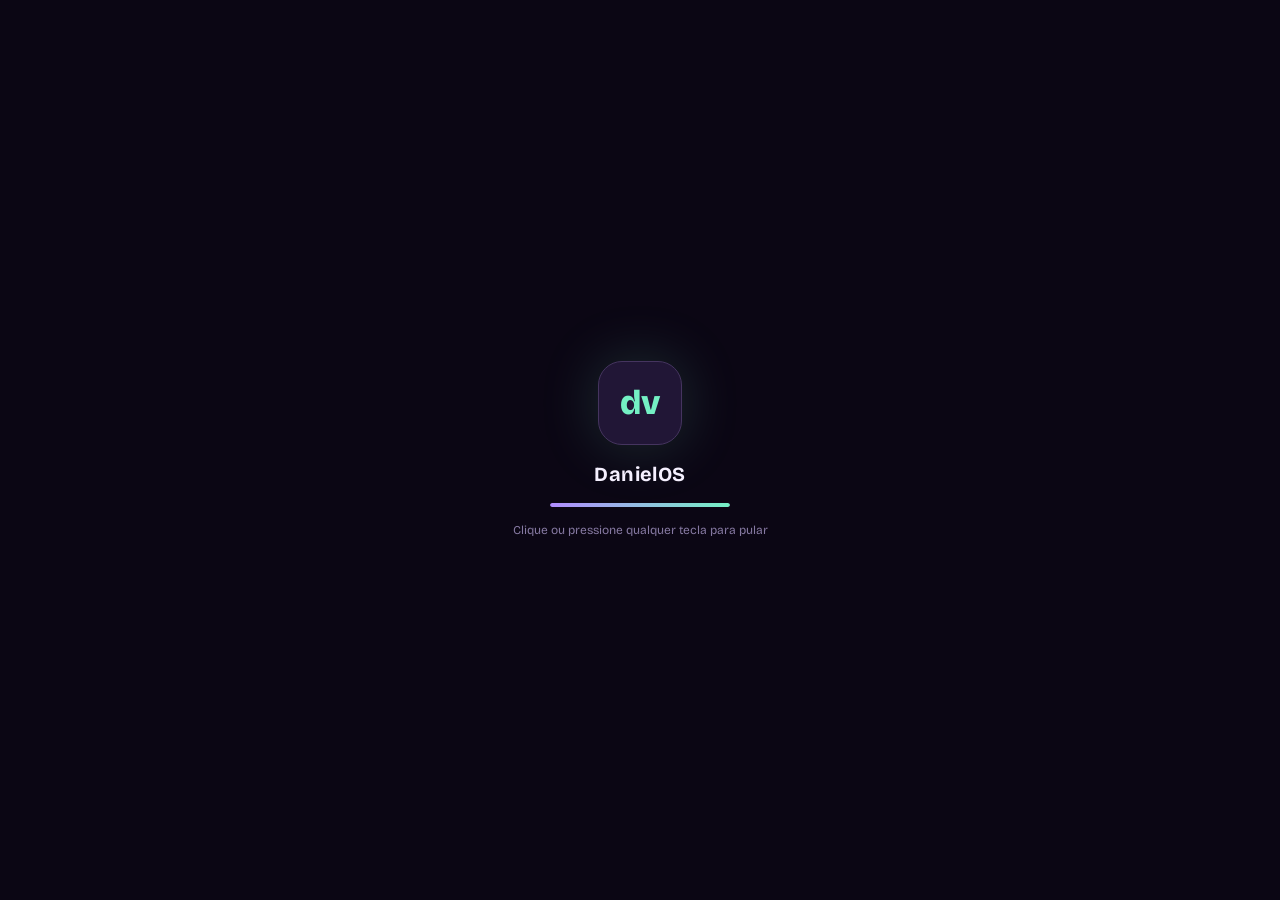
==== commit 0a2180a7: "Transforma o portfólio no DanielOS, uma interface de sistema operacional Área de trabalho com ícones" ====
--- a/index.html
+++ b/index.html
@@ -2,315 +2,64 @@
 <html lang="pt-BR">
 <head>
   <meta charset="UTF-8">
-  <meta name="viewport" content="width=device-width, initial-scale=1">
+  <meta name="viewport" content="width=device-width, initial-scale=1, viewport-fit=cover">
   <meta name="theme-color" content="#120a1f">
-  <meta name="description" content="Daniel Vieira, desenvolvedor full stack .NET. ASP.NET Core, Blazor e integrações. Conheça meus projetos, minha experiência e baixe meu currículo.">
-  <title>Daniel Vieira · Desenvolvedor .NET</title>
+  <meta name="description" content="Daniel Vieira, desenvolvedor full stack .NET. Um portfólio em forma de sistema operacional: abra o editor, o terminal e os projetos.">
+  <title>DanielOS · Daniel Vieira, desenvolvedor .NET</title>
   <link rel="icon" href="data:image/svg+xml,%3Csvg xmlns='http://www.w3.org/2000/svg' viewBox='0 0 64 64'%3E%3Crect width='64' height='64' rx='18' fill='%23120a1f'/%3E%3Ctext x='32' y='43' text-anchor='middle' font-family='sans-serif' font-weight='800' font-size='30' fill='%2374f0c4'%3Edv%3C/text%3E%3C/svg%3E">
   <link rel="preconnect" href="https://fonts.googleapis.com">
   <link rel="preconnect" href="https://fonts.gstatic.com" crossorigin>
-  <link href="https://fonts.googleapis.com/css2?family=Bricolage+Grotesque:opsz,wght@12..96,300..800&display=swap" rel="stylesheet">
+  <link href="https://fonts.googleapis.com/css2?family=Bricolage+Grotesque:opsz,wght@12..96,300..800&family=JetBrains+Mono:wght@400;600&display=swap" rel="stylesheet">
   <link rel="preload" as="image" href="assets/daniel-avatar.webp" type="image/webp">
-  <link rel="stylesheet" href="styles.css">
-  <script defer src="portfolio.js"></script>
+  <link rel="stylesheet" href="os/os.css">
+  <script defer src="os/content.js"></script>
+  <script defer src="os/os.js"></script>
 </head>
 <body>
-  <svg class="defs" xmlns="http://www.w3.org/2000/svg" aria-hidden="true"><defs>
-    <symbol id="arrow" viewBox="0 0 24 24"><path d="M7 17 17 7M8 7h9v9"/></symbol>
-    <symbol id="download" viewBox="0 0 24 24"><path d="M12 3v12m-4-4 4 4 4-4M4 16v4h16v-4"/></symbol>
-    <symbol id="github" viewBox="0 0 24 24"><path d="M9 19c-4.3 1.3-4.3-2.2-6-2.7M15 22v-3.4c0-1 .1-1.5-.5-2 3.1-.4 6.3-1.5 6.3-7A5.5 5.5 0 0 0 19.3 6c.2-.6.7-2.1-.2-3.8 0 0-1.2-.4-4 1.5a13.8 13.8 0 0 0-7.2 0C5.1 1.8 3.9 2.2 3.9 2.2 3 3.9 3.5 5.4 3.7 6a5.5 5.5 0 0 0-1.5 3.8c0 5.5 3.2 6.6 6.3 7-.5.5-.6 1.2-.5 2V22"/></symbol>
-    <symbol id="linkedin" viewBox="0 0 24 24"><rect x="3" y="3" width="18" height="18" rx="4"/><path d="M7.5 10v7M7.5 7v.1M11.5 17v-7m0 3a3 3 0 0 1 6 0v4"/></symbol>
-    <symbol id="copy" viewBox="0 0 24 24"><rect x="8" y="8" width="12" height="12" rx="2.5"/><path d="M16 8V5.5A1.5 1.5 0 0 0 14.5 4h-9A1.5 1.5 0 0 0 4 5.5v9A1.5 1.5 0 0 0 5.5 16H8"/></symbol>
-    <symbol id="up" viewBox="0 0 24 24"><path d="M12 20V4m-7 7 7-7 7 7"/></symbol>
-    <symbol id="mail" viewBox="0 0 24 24"><rect x="3" y="5" width="18" height="14" rx="3"/><path d="m4 7 8 6 8-6"/></symbol>
-    <symbol id="flip" viewBox="0 0 24 24"><path d="M3 12a9 9 0 0 1 15.5-6.2L21 8M21 3v5h-5M21 12a9 9 0 0 1-15.5 6.2L3 16M3 21v-5h5"/></symbol>
-    <symbol id="pin" viewBox="0 0 24 24"><path d="M12 21s-7-6.2-7-12a7 7 0 0 1 14 0c0 5.8-7 12-7 12z"/><circle cx="12" cy="9" r="2.5"/></symbol>
-  </defs></svg>
+  <noscript>
+    <div class="noscript">
+      <p>Este portfólio em forma de sistema operacional precisa de JavaScript.</p>
+      <p><a href="classic.html">Abrir a versão clássica do portfólio</a> ou <a href="Daniel_Vieira_Desenvolvedor.pdf">baixar o currículo (PDF)</a>.</p>
+    </div>
+  </noscript>
 
-  <a class="skip-link" href="#conteudo">Pular para o conteúdo</a>
+  <div class="boot" id="boot" aria-hidden="true">
+    <div class="boot-inner">
+      <span class="boot-logo">dv</span>
+      <p class="boot-name">DanielOS</p>
+      <div class="boot-bar"><i></i></div>
+      <p class="boot-hint">Clique ou pressione qualquer tecla para pular</p>
+    </div>
+  </div>
 
-  <header class="site-header">
-    <div class="nav-shell wrap">
-      <a class="mark" href="#inicio" aria-label="Daniel Vieira, voltar ao início"><span class="mark-glyph" aria-hidden="true">dv</span><span class="mark-name">Daniel Vieira</span></a>
-      <nav class="navigation" aria-label="Navegação principal" id="navigation">
-        <a href="#projetos">Projetos</a>
-        <a href="#experiencia">Experiência</a>
-        <a href="#habilidades">Habilidades</a>
-        <a href="#contato">Contato</a>
-      </nav>
-      <a class="header-resume" href="Daniel_Vieira_Desenvolvedor.pdf" target="_blank" rel="noopener noreferrer">Currículo <svg class="icon" aria-hidden="true"><use href="#arrow"/></svg></a>
-      <button class="menu-toggle" type="button" aria-label="Abrir menu" aria-controls="navigation" aria-expanded="false" hidden><span></span><span></span></button>
+  <div class="os" id="os">
+    <header class="topbar">
+      <button class="topbar-logo" id="start-btn" type="button" aria-haspopup="menu" aria-expanded="false" aria-controls="start-menu"><span class="mini-logo" aria-hidden="true">dv</span><span>DanielOS</span></button>
+      <span class="topbar-app" id="topbar-app">Área de trabalho</span>
+      <span class="topbar-spacer"></span>
+      <span class="topbar-status"><span class="pulse" aria-hidden="true"></span>Disponível para conversar</span>
+      <time class="topbar-clock" id="clock"></time>
+    </header>
+
+    <div class="start-menu" id="start-menu" role="menu" hidden>
+      <div class="start-head">
+        <img src="assets/daniel-avatar.webp" alt="" width="56" height="56">
+        <div><strong>Daniel Vieira</strong><span>Full stack .NET · Hortolândia, SP</span></div>
+      </div>
+      <div class="start-items" id="start-items"></div>
     </div>
-  </header>
 
-  <main id="conteudo">
-    <!-- HERO: giant headline with the holographic developer card overlapping it -->
-    <section class="hero" id="inicio" aria-labelledby="hero-title">
-      <div class="hero-field" aria-hidden="true"></div>
-      <div class="hero-grid wrap">
-        <div class="hero-copy" id="sobre">
-          <p class="hero-hello"><span class="pulse" aria-hidden="true"></span><span>Olá, eu sou o Daniel.<span class="hello-more"> Desenvolvedor full stack .NET.</span></span></p>
-          <h1 id="hero-title" class="hero-title">
-            <span class="line"><span>Do backend</span></span>
-            <span class="line"><span>à&nbsp;experiência.</span></span>
-          </h1>
-          <p class="hero-lede">Construo aplicações com <strong>C#, ASP.NET Core e Blazor</strong>: APIs, telas que as pessoas usam todos os dias e as integrações que mantêm tudo conversando.</p>
-          <div class="hero-actions">
-            <a class="btn btn-solid" href="#projetos">Ver projetos <svg class="icon" aria-hidden="true"><use href="#arrow"/></svg></a>
-            <a class="btn btn-ghost" href="Daniel_Vieira_Desenvolvedor.pdf" target="_blank" rel="noopener noreferrer">Abrir currículo</a>
-          </div>
-        </div>
+    <main class="desktop" id="desktop" aria-label="Área de trabalho">
+      <ul class="desktop-icons" id="desktop-icons" aria-label="Aplicativos"></ul>
+      <div class="desktop-hello" aria-hidden="true">
+        <p>Olá, eu sou o Daniel.</p>
+        <p><span id="hello-verb">Dê dois cliques em</span> <strong>portfolio</strong> para abrir meu projeto no editor.</p>
+      </div>
+      <div class="windows" id="windows"></div>
+    </main>
 
-        <div class="card-stage">
-          <div class="card-float">
-          <article class="dev-card" id="dev-card" aria-label="Cartão de apresentação de Daniel Vieira">
-            <div class="face face-front" id="card-front">
-              <div class="dev-card-inner">
-                <div class="dev-card-top">
-                  <span class="dev-card-brand">dv</span>
-                  <span class="dev-card-status"><span class="pulse" aria-hidden="true"></span>Em atividade</span>
-                </div>
-                <div class="dev-card-photo">
-                  <img src="assets/daniel-avatar.webp" alt="Retrato ilustrado de Daniel Vieira, com headset no pescoço" width="900" height="900" fetchpriority="high" decoding="async" draggable="false">
-                </div>
-                <div class="dev-card-body">
-                  <p class="dev-card-name">Daniel Vieira</p>
-                  <p class="dev-card-role">Full stack .NET</p>
-                  <dl class="dev-card-facts">
-                    <div><dt>Agora</dt><dd>Automahelp</dd></div>
-                    <div><dt>Stack</dt><dd>C#, Blazor</dd></div>
-                    <div><dt>Base</dt><dd>Hortolândia</dd></div>
-                  </dl>
-                </div>
-                <span class="dev-card-foil" aria-hidden="true"></span>
-                <span class="dev-card-glare" aria-hidden="true"></span>
-              </div>
-            </div>
-            <!-- Back of the card: only reachable once flipped (JS toggles inert). -->
-            <div class="face face-back" id="card-back" inert>
-              <div class="dev-card-inner dev-card-back">
-                <div class="dev-card-top">
-                  <span class="dev-card-brand">dv</span>
-                  <span class="back-hint"><span class="hint-touch">Toque para voltar</span><span class="hint-mouse">Clique para voltar</span></span>
-                </div>
-                <p class="back-title">Vamos<br>conversar?</p>
-                <p class="back-text">Escolha por onde prefere falar comigo.</p>
-                <ul class="back-links">
-                  <li><a href="mailto:fernandesdanielvieira@gmail.com"><svg class="icon" aria-hidden="true"><use href="#mail"/></svg><span>E-mail</span><svg class="icon go" aria-hidden="true"><use href="#arrow"/></svg></a></li>
-                  <li><a href="https://www.linkedin.com/in/danielvieiradev/" target="_blank" rel="noopener noreferrer"><svg class="icon" aria-hidden="true"><use href="#linkedin"/></svg><span>LinkedIn</span><svg class="icon go" aria-hidden="true"><use href="#arrow"/></svg></a></li>
-                  <li><a href="https://github.com/DanielVieiraFernandes" target="_blank" rel="noopener noreferrer"><svg class="icon" aria-hidden="true"><use href="#github"/></svg><span>GitHub</span><svg class="icon go" aria-hidden="true"><use href="#arrow"/></svg></a></li>
-                  <li><a href="Daniel_Vieira_Desenvolvedor.pdf" target="_blank" rel="noopener noreferrer"><svg class="icon" aria-hidden="true"><use href="#download"/></svg><span>Currículo</span><svg class="icon go" aria-hidden="true"><use href="#arrow"/></svg></a></li>
-                </ul>
-                <span class="dev-card-foil" aria-hidden="true"></span>
-                <span class="dev-card-glare" aria-hidden="true"></span>
-              </div>
-            </div>
-          </article>
-          </div>
-          <button class="flip-btn" id="flip-card" type="button" aria-controls="dev-card" aria-pressed="false" hidden>
-            <svg class="icon" aria-hidden="true"><use href="#flip"/></svg><span>Virar cartão</span>
-          </button>
-        </div>
-      </div>
-
-      <div class="hero-now wrap">
-        <p><span class="now-label">Agora</span> Migrando um ERP legado em VB para ASP.NET Core e Blazor, com módulo fiscal de NF‑e integrado à SEFAZ.</p>
-        <div class="hero-social">
-          <a href="https://github.com/DanielVieiraFernandes" target="_blank" rel="noopener noreferrer"><svg class="icon" aria-hidden="true"><use href="#github"/></svg><span>GitHub</span></a>
-          <a href="https://www.linkedin.com/in/danielvieiradev/" target="_blank" rel="noopener noreferrer"><svg class="icon" aria-hidden="true"><use href="#linkedin"/></svg><span>LinkedIn</span></a>
-        </div>
-      </div>
-    </section>
-
-    <!-- PROJECTS -->
-    <section class="section wrap" id="projetos" aria-labelledby="projects-title">
-      <header class="section-head">
-        <h2 id="projects-title">Projetos</h2>
-        <p>O que eu construo quando o problema é meu. Código aberto no GitHub.</p>
-      </header>
-
-      <article class="feature" aria-labelledby="health-title">
-        <div class="feature-copy">
-          <p class="kicker"><span class="kicker-dot mint" aria-hidden="true"></span>Monitoramento de serviços</p>
-          <h3 id="health-title">Health Check Monitor</h3>
-          <p class="feature-lede">Um painel para saber, a qualquer momento, se suas APIs, bancos e Redis estão respondendo, e quão rápido.</p>
-          <ul class="feature-points">
-            <li>Worker em .NET 10 com até 20 verificações simultâneas, intervalos e timeouts configuráveis</li>
-            <li>Histórico de disponibilidade e latência salvo em PostgreSQL, com limpeza periódica</li>
-            <li>Login com cookies, sessões e revogação de tokens JWT via Redis</li>
-            <li>Logs estruturados com Serilog e Seq</li>
-          </ul>
-          <ul class="tags" aria-label="Tecnologias do Health Check Monitor"><li>.NET 10</li><li>Blazor Server</li><li>PostgreSQL</li><li>Redis</li><li>Docker</li></ul>
-          <a class="link-arrow" href="https://github.com/DanielVieiraFernandes/Health-Check-Monitor" target="_blank" rel="noopener noreferrer">Ver código no GitHub <svg class="icon" aria-hidden="true"><use href="#arrow"/></svg></a>
-        </div>
-
-        <figure class="feature-visual">
-          <div class="monitor" id="monitor" aria-hidden="true">
-            <div class="monitor-bar">
-              <span class="monitor-dots"><i></i><i></i><i></i></span>
-              <span class="monitor-url">healthcheck / visão geral</span>
-            </div>
-            <div class="monitor-head">
-              <div>
-                <p class="monitor-title">Todos os serviços operacionais</p>
-                <p class="monitor-sub">Última verificação há <span id="monitor-ago">2</span>s</p>
-              </div>
-              <div class="monitor-uptime"><strong>99,98%</strong><span>disponibilidade em 30 dias</span></div>
-            </div>
-            <div class="monitor-chart">
-              <svg viewBox="0 0 320 90" preserveAspectRatio="none">
-                <defs>
-                  <linearGradient id="latency-fill" x1="0" x2="0" y1="0" y2="1"><stop offset="0" stop-color="#74f0c4" stop-opacity=".35"/><stop offset="1" stop-color="#74f0c4" stop-opacity="0"/></linearGradient>
-                </defs>
-                <path id="latency-area" fill="url(#latency-fill)" d=""/>
-                <path id="latency-line" fill="none" stroke="#74f0c4" stroke-width="2" stroke-linejoin="round" stroke-linecap="round" d=""/>
-              </svg>
-              <span class="monitor-chart-label">Latência média <strong id="latency-now">84 ms</strong></span>
-            </div>
-            <ul class="monitor-services">
-              <li><span class="svc-name">API de pedidos</span><span class="svc-beats" data-beats></span><span class="svc-ms">72 ms</span></li>
-              <li><span class="svc-name">PostgreSQL</span><span class="svc-beats" data-beats></span><span class="svc-ms">18 ms</span></li>
-              <li><span class="svc-name">Redis</span><span class="svc-beats" data-beats data-slow="27"></span><span class="svc-ms">4 ms</span></li>
-            </ul>
-          </div>
-          <figcaption>Prévia ilustrativa da interface, com dados fictícios.</figcaption>
-        </figure>
-      </article>
-
-      <div class="duo">
-        <article class="project" aria-labelledby="cash-title">
-          <div class="project-art art-cash" aria-hidden="true">
-            <div class="cash-head"><span>Saldo do mês</span><strong>R$ 4.280</strong></div>
-            <div class="cash-bars"><i style="--h:48%"></i><i style="--h:72%"></i><i style="--h:38%"></i><i style="--h:84%"></i><i style="--h:56%"></i><i style="--h:66%"></i><i style="--h:92%" class="hot"></i></div>
-            <div class="cash-rows"><span><b class="in"></b>Entradas</span><span><b class="out"></b>Saídas</span></div>
-          </div>
-          <div class="project-copy">
-            <p class="kicker"><span class="kicker-dot violet" aria-hidden="true"></span>Gestão financeira</p>
-            <h3 id="cash-title">CashFlow</h3>
-            <p>Orçamento e transações financeiras com as regras de negócio separadas do acesso aos dados e cobertas por testes automatizados.</p>
-            <ul class="tags" aria-label="Tecnologias do CashFlow"><li>.NET</li><li>PostgreSQL</li><li>xUnit</li></ul>
-            <a class="link-arrow" href="https://github.com/DanielVieiraFernandes/CashFlow" target="_blank" rel="noopener noreferrer" aria-label="Ver código do CashFlow no GitHub">Ver código <svg class="icon" aria-hidden="true"><use href="#arrow"/></svg></a>
-          </div>
-        </article>
-
-        <article class="project" aria-labelledby="nest-title">
-          <div class="project-art art-layers" aria-hidden="true">
-            <div class="ring r4"><span>Infraestrutura</span></div>
-            <div class="ring r3"><span>Interface</span></div>
-            <div class="ring r2"><span>Casos de uso</span></div>
-            <div class="ring r1"><span>Domínio</span></div>
-          </div>
-          <div class="project-copy">
-            <p class="kicker"><span class="kicker-dot blue" aria-hidden="true"></span>Arquitetura de backend</p>
-            <h3 id="nest-title">Nest Clean</h3>
-            <p>Backend modular em NestJS seguindo Clean Architecture: o domínio não conhece o banco nem o framework. Desenvolvido guiado por testes.</p>
-            <ul class="tags" aria-label="Tecnologias do Nest Clean"><li>NestJS</li><li>TypeScript</li><li>Vitest</li></ul>
-            <a class="link-arrow" href="https://github.com/DanielVieiraFernandes/05-NEST-CLEAN" target="_blank" rel="noopener noreferrer" aria-label="Ver código do Nest Clean no GitHub">Ver código <svg class="icon" aria-hidden="true"><use href="#arrow"/></svg></a>
-          </div>
-        </article>
-      </div>
-
-      <a class="all-repos" href="https://github.com/DanielVieiraFernandes" target="_blank" rel="noopener noreferrer"><svg class="icon" aria-hidden="true"><use href="#github"/></svg> Ver todos os repositórios <svg class="icon" aria-hidden="true"><use href="#arrow"/></svg></a>
-    </section>
-
-    <!-- EXPERIENCE: a real timeline, newest first -->
-    <section class="section wrap" id="experiencia" aria-labelledby="exp-title">
-      <header class="section-head">
-        <h2 id="exp-title">Experiência</h2>
-        <p>Onde coloquei código em produção.</p>
-      </header>
-      <ol class="timeline">
-        <li class="job is-current">
-          <div class="job-when"><span class="pulse" aria-hidden="true"></span><time datetime="2025-08">ago. 2025</time> até hoje</div>
-          <div class="job-main">
-            <h3>Automahelp</h3>
-            <p class="job-role">Estagiário em desenvolvimento C# e Blazor</p>
-            <ul>
-              <li>Migração de um ERP legado em VB para ASP.NET Core e Blazor. Desenvolvi o módulo fiscal de NF‑e, com integração direta à SEFAZ, serialização de XML e validações tributárias.</li>
-              <li>Módulo de entrada de mercadorias integrando estoque, custos, margens e contas a pagar, com cancelamento que reverte as alterações e trilha de auditoria.</li>
-              <li>Leitura de XMLs locais na web com File System Access API e IndexedDB, em blocos de até 50 MB e carregamento progressivo.</li>
-            </ul>
-          </div>
-        </li>
-        <li class="job">
-          <div class="job-when"><time datetime="2024-12">dez. 2024</time> a <time datetime="2025-07">jul. 2025</time></div>
-          <div class="job-main">
-            <h3>Axion IT</h3>
-            <p class="job-role">Desenvolvedor React Native e NestJS</p>
-            <ul>
-              <li>Funcionalidades de ponta a ponta, transformando requisitos de negócio em APIs e telas mobile.</li>
-              <li>Liderei o front-end de sistemas de gestão, com Zustand e integração de leitores de código.</li>
-            </ul>
-          </div>
-        </li>
-        <li class="job job-edu">
-          <div class="job-when">Formação</div>
-          <div class="job-main">
-            <h3>Análise e Desenvolvimento de Sistemas</h3>
-            <p class="job-role">Tecnólogo na UNIP, conclusão prevista em 2028. Técnico pela Etec, concluído em 2024.</p>
-          </div>
-        </li>
-      </ol>
-    </section>
-
-    <!-- SKILLS -->
-    <section class="section wrap" id="habilidades" aria-labelledby="skills-title">
-      <header class="section-head">
-        <h2 id="skills-title">Habilidades</h2>
-        <p>As ferramentas que uso no dia a dia, agrupadas pelo que resolvem.</p>
-      </header>
-      <div class="skills">
-        <div class="skill skill-main">
-          <div><h3>Backend</h3>
-          <p>APIs, regras de negócio e serviços em segundo plano.</p></div>
-          <ul class="chips"><li>C#</li><li>.NET</li><li>ASP.NET Core</li><li>Worker Service</li><li>NestJS</li><li>TypeScript</li><li>JWT</li></ul>
-        </div>
-        <div class="skill">
-          <h3>Interfaces</h3>
-          <p>Telas web e mobile interativas.</p>
-          <ul class="chips"><li>Blazor</li><li>MudBlazor</li><li>Syncfusion</li><li>React Native</li><li>JS interop</li></ul>
-        </div>
-        <div class="skill">
-          <h3>Dados</h3>
-          <p>Persistência, cache e integrações.</p>
-          <ul class="chips"><li>PostgreSQL</li><li>Redis</li><li>EF Core</li><li>Dapper</li><li>REST</li><li>SOAP</li></ul>
-        </div>
-        <div class="skill">
-          <h3>Qualidade e entrega</h3>
-          <p>Testes, observabilidade e deploy.</p>
-          <ul class="chips"><li>xUnit</li><li>Vitest</li><li>Serilog</li><li>Seq</li><li>Docker</li><li>Azure DevOps</li></ul>
-        </div>
-        <div class="skill skill-ai">
-          <h3>Inteligência artificial</h3>
-          <p>Modelos e agentes integrados às aplicações.</p>
-          <ul class="chips"><li>Agentes de IA</li><li>Integração com modelos</li><li>Orquestração</li></ul>
-        </div>
-      </div>
-    </section>
-
-    <!-- CONTACT -->
-    <section class="contact wrap" id="contato" aria-labelledby="contact-title">
-      <span class="legacy-anchor" id="curriculo" aria-hidden="true"></span>
-      <div class="contact-inner">
-        <h2 id="contact-title" class="contact-title">Tem uma vaga ou um projeto? Vamos conversar.</h2>
-        <div class="contact-mail">
-          <a class="mail-big" href="mailto:fernandesdanielvieira@gmail.com">fernandesdanielvieira<wbr>@gmail.com</a>
-          <button class="copy-btn" id="copy-email" type="button" hidden><svg class="icon" aria-hidden="true"><use href="#copy"/></svg><span>Copiar e-mail</span></button>
-        </div>
-        <div class="contact-links">
-          <a href="https://www.linkedin.com/in/danielvieiradev/" target="_blank" rel="noopener noreferrer"><svg class="icon" aria-hidden="true"><use href="#linkedin"/></svg>LinkedIn</a>
-          <a href="https://github.com/DanielVieiraFernandes" target="_blank" rel="noopener noreferrer"><svg class="icon" aria-hidden="true"><use href="#github"/></svg>GitHub</a>
-          <a href="Daniel_Vieira_Desenvolvedor.pdf" download><svg class="icon" aria-hidden="true"><use href="#download"/></svg>Baixar currículo (PDF)</a>
-        </div>
-      </div>
-    </section>
-  </main>
-
-  <footer class="footer wrap">
-    <p>© <span id="year">2026</span> Daniel Vieira Fernandes</p>
-    <p class="footer-loc"><svg class="icon" aria-hidden="true"><use href="#pin"/></svg>Hortolândia, SP</p>
-    <a href="#inicio">Voltar ao topo <svg class="icon" aria-hidden="true"><use href="#up"/></svg></a>
-  </footer>
+    <nav class="dock" id="dock" aria-label="Dock de aplicativos"></nav>
+  </div>
 
   <div class="toast" id="toast" role="status" aria-live="polite" aria-atomic="true"></div>
 </body>
--- a/os/os.css
+++ b/os/os.css
@@ -0,0 +1,419 @@
+/* ==========================================================================
+   DanielOS · portfólio em forma de sistema operacional
+   Same palette as the classic page (sampled from the portrait): plum
+   background, violet and mint light, headset blue. UI in Bricolage
+   Grotesque, code in JetBrains Mono.
+   ========================================================================== */
+
+:root {
+  color-scheme: dark;
+  --bg: #120a1f;
+  --bg-2: #180f29;
+  --bg-3: #211636;
+  --ink: #140823;
+  --line: #2d2144;
+  --line-2: #45345f;
+  --text: #f5f0ff;
+  --muted: #aea2c6;
+  --dim: #8679a2;
+  --mint: #74f0c4;
+  --violet: #b18cff;
+  --blue: #5aa2ff;
+  --coral: #ff6b8b;
+  --font: 'Bricolage Grotesque', ui-sans-serif, system-ui, sans-serif;
+  --mono: 'JetBrains Mono', ui-monospace, 'Cascadia Code', Consolas, monospace;
+  --ease-out: cubic-bezier(.2, .8, .2, 1);
+  --topbar: 34px;
+  --dock-h: 76px;
+  --vs-bg: #1a1128;
+  --vs-side: #150d22;
+  --vs-bar: #0f0919;
+}
+
+*, *::before, *::after { box-sizing: border-box; }
+html, body { height: 100%; }
+body {
+  margin: 0;
+  background: var(--bg);
+  color: var(--text);
+  font: 400 15px/1.5 var(--font);
+  font-optical-sizing: auto;
+  -webkit-font-smoothing: antialiased;
+  overflow: hidden;
+}
+a { color: inherit; }
+button { font: inherit; color: inherit; cursor: pointer; background: none; border: 0; padding: 0; }
+a, button { -webkit-tap-highlight-color: transparent; }
+:focus-visible { outline: 2px solid var(--mint); outline-offset: 2px; border-radius: 6px; }
+::selection { background: var(--violet); color: var(--ink); }
+[hidden] { display: none !important; }
+h1, h2, p { margin: 0; }
+ul, ol { margin: 0; padding: 0; list-style: none; }
+img { display: block; max-width: 100%; }
+
+.pulse { position: relative; display: inline-block; width: 8px; height: 8px; border-radius: 50%; background: var(--mint); flex: none; }
+.pulse::after { content: ""; position: absolute; inset: 0; border-radius: inherit; background: var(--mint); animation: pulse 2.4s ease-out infinite; }
+@keyframes pulse { 0% { transform: scale(1); opacity: .7; } 80%, 100% { transform: scale(3); opacity: 0; } }
+
+.noscript { position: fixed; inset: 0; z-index: 1000; display: grid; place-content: center; gap: 12px; padding: 24px; text-align: center; background: var(--bg); }
+.noscript a { color: var(--mint); }
+
+/* ------------------------------------------------------------------ Boot */
+.boot { position: fixed; inset: 0; z-index: 900; display: grid; place-items: center; background: #0b0614; transition: opacity .4s ease; }
+.boot.is-done { opacity: 0; pointer-events: none; }
+.boot-inner { display: grid; justify-items: center; gap: 14px; }
+.boot-logo { display: grid; place-items: center; width: 84px; height: 84px; border-radius: 24px; background: var(--bg-3); border: 1px solid var(--line-2); color: var(--mint); font: 800 34px/1 var(--font); box-shadow: 0 0 60px rgba(116, 240, 196, .18); }
+.boot-name { font-weight: 700; font-size: 20px; letter-spacing: .02em; }
+.boot-bar { width: 180px; height: 4px; border-radius: 4px; background: var(--line); overflow: hidden; }
+.boot-bar i { display: block; height: 100%; width: 40%; border-radius: inherit; background: linear-gradient(90deg, var(--violet), var(--mint)); animation: boot 1.5s var(--ease-out) forwards; }
+@keyframes boot { from { width: 4%; } to { width: 100%; } }
+.boot-hint { color: var(--dim); font-size: 12px; }
+
+/* --------------------------------------------------------------- Desktop */
+.os { position: fixed; inset: 0; display: grid; grid-template-rows: var(--topbar) 1fr; }
+.desktop {
+  position: relative;
+  overflow: hidden;
+  background:
+    radial-gradient(900px 600px at 78% 18%, rgba(177, 140, 255, .28), transparent 60%),
+    radial-gradient(700px 520px at 12% 88%, rgba(116, 240, 196, .16), transparent 60%),
+    radial-gradient(600px 400px at 95% 95%, rgba(90, 162, 255, .16), transparent 60%),
+    var(--bg);
+}
+/* Halftone dots, a nod to the comic-style portrait */
+.desktop::before {
+  content: ""; position: absolute; inset: 0; pointer-events: none;
+  background-image: radial-gradient(rgba(245, 240, 255, .07) 1px, transparent 1.4px);
+  background-size: 14px 14px;
+  mask-image: radial-gradient(ellipse at 70% 30%, #000 0%, transparent 75%);
+}
+.desktop-hello { position: absolute; right: 48px; bottom: calc(var(--dock-h) + 36px); max-width: 360px; text-align: right; color: var(--muted); pointer-events: none; }
+.desktop-hello p:first-child { font: 700 clamp(28px, 4vw, 48px)/1.05 var(--font); color: var(--text); letter-spacing: -.02em; margin-bottom: 10px; }
+.desktop-hello strong { color: var(--mint); font-weight: 600; }
+
+.desktop-icons { position: absolute; top: 18px; left: 14px; bottom: calc(var(--dock-h) + 10px); display: grid; grid-auto-flow: column; grid-template-rows: repeat(auto-fill, 100px); grid-auto-columns: 92px; gap: 4px 6px; align-content: start; z-index: 1; }
+.desk-icon { display: grid; justify-items: center; align-content: start; gap: 6px; width: 92px; height: 96px; padding: 8px 4px; border-radius: 12px; border: 1px solid transparent; }
+.desk-icon .app-icon { width: 50px; height: 50px; filter: drop-shadow(0 6px 12px rgba(0, 0, 0, .35)); }
+.desk-label { font-size: 12.5px; line-height: 1.2; text-align: center; text-shadow: 0 1px 4px rgba(0, 0, 0, .8); }
+.desk-icon:hover { background: rgba(245, 240, 255, .06); }
+.desk-icon.is-selected { background: rgba(177, 140, 255, .18); border-color: rgba(177, 140, 255, .45); }
+.app-icon { display: block; }
+.app-icon svg { display: block; width: 100%; height: 100%; }
+
+/* ---------------------------------------------------------------- Topbar */
+.topbar { position: relative; z-index: 500; display: flex; align-items: center; gap: 18px; padding: 0 14px; background: rgba(15, 9, 25, .78); backdrop-filter: blur(14px); -webkit-backdrop-filter: blur(14px); border-bottom: 1px solid var(--line); font-size: 13px; }
+.topbar-logo { display: flex; align-items: center; gap: 8px; height: 26px; padding: 0 8px; border-radius: 7px; font-weight: 700; }
+.topbar-logo:hover, .topbar-logo[aria-expanded="true"] { background: rgba(245, 240, 255, .1); }
+.mini-logo { display: grid; place-items: center; width: 20px; height: 20px; border-radius: 6px; background: var(--bg-3); color: var(--mint); font-size: 11px; font-weight: 800; }
+.topbar-app { font-weight: 600; }
+.topbar-spacer { flex: 1; }
+.topbar-status { display: flex; align-items: center; gap: 8px; color: var(--muted); }
+.topbar-clock { font-variant-numeric: tabular-nums; white-space: pre; }
+
+.start-menu { position: absolute; z-index: 600; top: calc(var(--topbar) + 6px); left: 10px; width: 300px; padding: 10px; border-radius: 14px; background: rgba(24, 15, 41, .96); border: 1px solid var(--line-2); box-shadow: 0 24px 60px rgba(0, 0, 0, .5); backdrop-filter: blur(16px); }
+.start-head { display: flex; align-items: center; gap: 12px; padding: 6px 6px 12px; border-bottom: 1px solid var(--line); margin-bottom: 6px; }
+.start-head img { width: 48px; height: 48px; border-radius: 12px; object-fit: cover; background: var(--bg-3); }
+.start-head div { display: grid; }
+.start-head span { color: var(--muted); font-size: 12.5px; }
+.start-items { display: grid; }
+.start-items [role="menuitem"] { display: flex; align-items: center; gap: 10px; padding: 7px 8px; border-radius: 8px; text-decoration: none; text-align: left; font-size: 14px; }
+.start-items [role="menuitem"]:hover, .start-items [role="menuitem"]:focus-visible { background: rgba(177, 140, 255, .16); outline: none; }
+.start-items .app-icon { width: 24px; height: 24px; }
+
+/* ------------------------------------------------------------------ Dock */
+.dock { position: absolute; z-index: 400; left: 50%; bottom: 12px; transform: translateX(-50%); display: flex; gap: 6px; padding: 8px 10px; border-radius: 20px; background: rgba(24, 15, 41, .6); border: 1px solid rgba(245, 240, 255, .1); backdrop-filter: blur(18px); -webkit-backdrop-filter: blur(18px); box-shadow: 0 18px 40px rgba(0, 0, 0, .4); }
+.dock-item { position: relative; width: 48px; height: 48px; border-radius: 12px; transition: transform .18s var(--ease-out); }
+.dock-item .app-icon { width: 100%; height: 100%; }
+.dock-item:hover { transform: translateY(-6px) scale(1.08); }
+.dock-tip { position: absolute; bottom: calc(100% + 12px); left: 50%; transform: translateX(-50%); padding: 3px 9px; border-radius: 7px; background: var(--bg-3); border: 1px solid var(--line-2); font-size: 12px; white-space: nowrap; opacity: 0; pointer-events: none; transition: opacity .15s; }
+.dock-item:hover .dock-tip, .dock-item:focus-visible .dock-tip { opacity: 1; }
+.dock-dot { position: absolute; left: 50%; bottom: -6px; width: 4px; height: 4px; margin-left: -2px; border-radius: 50%; background: var(--muted); opacity: 0; }
+.dock-item.is-running .dock-dot { opacity: 1; }
+.dock-item.is-active .dock-dot { background: var(--mint); width: 14px; margin-left: -7px; border-radius: 4px; }
+
+/* --------------------------------------------------------------- Windows */
+.windows { position: absolute; inset: 0 0 var(--dock-h) 0; pointer-events: none; }
+.window {
+  position: absolute; pointer-events: auto;
+  display: grid; grid-template-rows: 38px 1fr;
+  min-width: 340px; min-height: 220px;
+  border-radius: 12px; overflow: hidden;
+  background: var(--bg-2);
+  border: 1px solid var(--line-2);
+  box-shadow: 0 30px 70px rgba(0, 0, 0, .5), 0 0 0 1px rgba(0, 0, 0, .3);
+  transition: box-shadow .2s;
+}
+.window:not(.is-focused) { box-shadow: 0 16px 40px rgba(0, 0, 0, .35); }
+.window:not(.is-focused) .win-bar { color: var(--dim); }
+.window.is-max { left: 0 !important; top: 0 !important; width: 100% !important; height: 100% !important; border-radius: 0; }
+.window.is-opening { animation: win-in .22s var(--ease-out); }
+.window.is-closing { animation: win-out .16s ease-in forwards; }
+.window.is-dragging { user-select: none; }
+@keyframes win-in { from { opacity: 0; transform: scale(.94) translateY(10px); } }
+@keyframes win-out { to { opacity: 0; transform: scale(.95); } }
+
+.win-bar { display: grid; grid-template-columns: 70px 1fr 70px; align-items: center; padding: 0 12px; background: var(--vs-bar); border-bottom: 1px solid var(--line); cursor: default; user-select: none; touch-action: none; }
+.win-title { text-align: center; font-size: 13px; font-weight: 600; white-space: nowrap; overflow: hidden; text-overflow: ellipsis; }
+.win-lights { display: flex; gap: 8px; }
+.light { position: relative; width: 13px; height: 13px; border-radius: 50%; }
+.light::before { content: ""; position: absolute; inset: -6px; }
+.light.close { background: #ff5f57; }
+.light.min { background: #febc2e; }
+.light.max { background: #28c840; }
+.window:not(.is-focused) .light { background: var(--line-2); }
+.win-bar:hover .light::after { position: absolute; inset: 0; display: grid; place-items: center; color: rgba(0, 0, 0, .6); font: 700 10px/13px var(--font); text-align: center; }
+.win-bar:hover .close::after { content: "×"; }
+.win-bar:hover .min::after { content: "–"; }
+.win-bar:hover .max::after { content: "+"; }
+.win-body { position: relative; min-height: 0; overflow: auto; outline: none; }
+.win-resize { position: absolute; right: 0; bottom: 0; width: 16px; height: 16px; cursor: nwse-resize; touch-action: none; }
+.window.is-max .win-resize { display: none; }
+
+/* -------------------------------------------------------------- VS Code */
+.code { display: grid; grid-template-columns: 48px 230px 1fr; grid-template-rows: 1fr 24px; overflow: hidden; background: var(--vs-bg); }
+.code-activity { grid-row: 1; display: flex; flex-direction: column; align-items: center; gap: 4px; padding-top: 8px; background: var(--vs-bar); border-right: 1px solid var(--line); }
+.act { display: grid; place-items: center; width: 48px; height: 44px; color: var(--dim); border-left: 2px solid transparent; }
+.act.is-on { color: var(--text); border-left-color: var(--mint); }
+.act svg, .st-branch svg { width: 22px; height: 22px; fill: none; stroke: currentColor; stroke-width: 1.6; stroke-linecap: round; stroke-linejoin: round; }
+.code-side { grid-row: 1; min-height: 0; overflow: auto; background: var(--vs-side); border-right: 1px solid var(--line); font-size: 13px; }
+.side-title { padding: 10px 16px; color: var(--dim); font-size: 11px; letter-spacing: .08em; text-transform: uppercase; }
+.side-empty { display: grid; gap: 12px; padding: 4px 16px; color: var(--muted); }
+.vs-btn { padding: 7px 12px; border-radius: 6px; background: #4a3a8a; color: #fff; font-weight: 600; font-size: 13px; }
+.vs-btn:hover { background: #5b48a8; }
+.tree-root > summary, .tree-folder > summary { list-style: none; display: flex; align-items: center; gap: 4px; padding: 3px 12px; cursor: pointer; user-select: none; }
+.tree-root > summary::-webkit-details-marker, .tree-folder > summary::-webkit-details-marker { display: none; }
+.tree-root > summary { font-weight: 700; font-size: 11px; letter-spacing: .06em; }
+.tree-folder > summary { padding-left: calc(var(--d) * 12px + 6px); }
+.chev { width: 12px; height: 12px; display: inline-grid; place-items: center; }
+.chev::before { content: "›"; font-size: 14px; line-height: 1; transition: transform .15s; }
+.tree-folder[open] > summary .chev::before { transform: rotate(90deg); }
+.tree-row { display: flex; align-items: center; gap: 6px; width: 100%; padding: 3px 12px 3px calc(var(--d) * 12px + 22px); text-align: left; white-space: nowrap; }
+.tree-row:hover, .tree-folder > summary:hover { background: rgba(245, 240, 255, .05); }
+.tree-row.is-active { background: rgba(177, 140, 255, .18); outline: 1px solid rgba(177, 140, 255, .35); outline-offset: -1px; }
+.f-badge { display: inline-block; min-width: 22px; font: 700 9.5px/1 var(--mono); text-align: center; }
+
+.code-main { grid-row: 1; min-width: 0; min-height: 0; display: grid; grid-template-rows: auto auto 1fr; }
+.code-tabs { display: flex; overflow-x: auto; background: var(--vs-side); scrollbar-width: none; }
+.code-tabs:empty { display: none; }
+.code-tab { display: flex; align-items: center; border-right: 1px solid var(--line); color: var(--dim); font-size: 13px; border-top: 2px solid transparent; }
+.code-tab.is-active { background: var(--vs-bg); color: var(--text); border-top-color: var(--violet); }
+.code-tab [role="tab"] { display: flex; align-items: center; gap: 6px; padding: 8px 4px 8px 12px; white-space: nowrap; }
+.tab-x { width: 22px; height: 22px; margin-right: 6px; border-radius: 5px; font-size: 16px; line-height: 1; opacity: .6; }
+.tab-x:hover { background: rgba(245, 240, 255, .1); opacity: 1; }
+.code-crumbs { display: flex; align-items: center; gap: 12px; padding: 4px 16px; color: var(--dim); font-size: 12.5px; border-bottom: 1px solid var(--line); }
+.code-crumbs:empty { display: none; }
+.crumb-path { flex: 1; min-width: 0; overflow: hidden; text-overflow: ellipsis; white-space: nowrap; }
+.crumb-path i { font-style: normal; opacity: .6; padding: 0 2px; }
+.crumb-toggle { display: flex; padding: 2px; border-radius: 7px; background: var(--vs-bar); border: 1px solid var(--line); }
+.crumb-toggle button { padding: 2px 10px; border-radius: 5px; font-size: 12px; color: var(--muted); }
+.crumb-toggle button[aria-pressed="true"] { background: var(--bg-3); color: var(--text); }
+.code-view { min-height: 0; overflow: auto; }
+.code-status { grid-column: 1 / -1; display: flex; align-items: center; gap: 14px; padding: 0 10px; background: #4a3a8a; color: #fff; font-size: 12px; }
+.st-branch { display: flex; align-items: center; gap: 5px; }
+.st-branch svg { width: 14px; height: 14px; }
+.st-spacer { flex: 1; }
+
+.welcome { max-width: 640px; margin: 0 auto; padding: 56px 32px; }
+.welcome-logo { width: 72px; height: 72px; margin-bottom: 18px; opacity: .85; }
+.welcome h1 { font-size: 30px; font-weight: 600; letter-spacing: -.01em; }
+.welcome-sub { color: var(--dim); font-size: 18px; margin-bottom: 36px; }
+.welcome-cols { display: grid; grid-template-columns: 1fr 1fr; gap: 32px; }
+.welcome h2 { font-size: 15px; font-weight: 600; margin-bottom: 10px; }
+.welcome-link { display: block; padding: 3px 0; color: var(--blue); }
+.welcome-link:hover { text-decoration: underline; }
+.welcome-recent { display: flex; flex-wrap: wrap; gap: 10px; align-items: baseline; padding: 3px 0; text-align: left; }
+.welcome-recent strong { color: var(--blue); font-weight: 500; }
+.welcome-recent span { color: var(--dim); font-size: 13px; }
+.welcome-recent:hover strong { text-decoration: underline; }
+.welcome-tip { margin-top: 40px; padding: 12px 14px; border-radius: 8px; background: rgba(116, 240, 196, .08); border: 1px solid rgba(116, 240, 196, .25); color: var(--muted); font-size: 14px; }
+.welcome-tip strong { color: var(--mint); }
+.code-loading { height: 100%; display: grid; place-items: center; }
+.code-loading span { width: 160px; height: 3px; border-radius: 3px; background: linear-gradient(90deg, transparent, var(--violet), transparent); background-size: 200% 100%; animation: shimmer .9s linear infinite; }
+@keyframes shimmer { to { background-position: -200% 0; } }
+.code-empty { height: 100%; display: grid; place-items: center; color: var(--dim); }
+
+/* Source view */
+.source { margin: 0; padding: 12px 0 40px; font: 13.5px/1.65 var(--mono); tab-size: 4; outline: none; }
+.source code { display: block; min-width: max-content; }
+.ln { display: flex; }
+.ln:hover { background: rgba(245, 240, 255, .03); }
+.ln-n { flex: none; width: 52px; padding-right: 18px; text-align: right; color: #5c4f78; user-select: none; }
+.ln-c { white-space: pre; padding-right: 24px; }
+.tk-keyword { color: #c792ea; }
+.tk-type { color: #74f0c4; }
+.tk-string { color: #ffcb8b; }
+.tk-comment { color: #7a6c96; font-style: italic; }
+.tk-number { color: #f78c6c; }
+.tk-key { color: #82aaff; }
+.tk-head { color: #82aaff; font-weight: 600; }
+.tk-bold { color: var(--text); font-weight: 700; }
+.tk-link { color: #7a6c96; }
+.tk-punct { color: var(--violet); }
+
+/* ------------------------------------------------------------- Previews */
+.pv { max-width: 860px; margin: 0 auto; padding: 36px 40px 56px; }
+.pv h1 { font: 700 clamp(28px, 3.4vw, 44px)/1.05 var(--font); letter-spacing: -.025em; margin-bottom: 12px; }
+.pv h2 { font-size: 20px; font-weight: 700; letter-spacing: -.01em; margin: 36px 0 14px; }
+.pv-lede { color: var(--muted); font-size: 16.5px; max-width: 60ch; }
+.pv-lede strong { color: var(--text); font-weight: 600; }
+.pv-actions { display: flex; flex-wrap: wrap; gap: 10px; margin-top: 22px; }
+.pv-btn { display: inline-flex; align-items: center; gap: 6px; padding: 8px 16px; border-radius: 999px; border: 1px solid var(--line-2); font-size: 14px; font-weight: 600; text-decoration: none; transition: background .15s, border-color .15s; white-space: nowrap; }
+.pv-btn:hover { background: rgba(245, 240, 255, .07); border-color: var(--muted); }
+.pv-btn.solid { background: var(--mint); color: var(--ink); border-color: var(--mint); }
+.pv-btn.solid:hover { background: #9ff5d6; }
+.pv-chips { display: flex; flex-wrap: wrap; gap: 6px; margin-top: 14px; }
+.pv-chips li { padding: 3px 10px; border-radius: 999px; background: var(--bg-3); border: 1px solid var(--line); font: 12.5px/1.5 var(--mono); color: var(--muted); }
+
+.pv-hero { display: grid; grid-template-columns: 240px 1fr; gap: 36px; align-items: center; }
+.pv-photo { position: relative; aspect-ratio: 1; border-radius: 22px; overflow: hidden; background: linear-gradient(160deg, var(--bg-3), var(--ink)); border: 1px solid var(--line-2); box-shadow: 0 20px 50px rgba(0, 0, 0, .4), 0 0 0 6px rgba(177, 140, 255, .08); }
+.pv-photo img { width: 100%; height: 100%; object-fit: cover; }
+.pv-hello { display: flex; align-items: center; gap: 10px; color: var(--mint); font-weight: 600; margin-bottom: 12px; }
+.pv-now { margin-top: 30px; padding: 14px 18px; border-radius: 12px; background: var(--bg-2); border: 1px solid var(--line); color: var(--muted); }
+.pv-now span { color: var(--mint); font-weight: 700; margin-right: 6px; }
+.pv-cards { display: grid; grid-template-columns: repeat(3, 1fr); gap: 12px; }
+.pv-card { --c: var(--mint); display: grid; align-content: start; gap: 6px; padding: 16px; border-radius: 14px; text-align: left; background: var(--bg-2); border: 1px solid var(--line); transition: border-color .15s, transform .15s var(--ease-out); }
+.pv-card:hover { border-color: var(--c); transform: translateY(-2px); }
+.pv-card strong { font-size: 17px; }
+.pv-card span:last-child { color: var(--muted); font-size: 13.5px; }
+.pv-kicker { color: var(--c, var(--mint)); font-size: 12px; font-weight: 600; letter-spacing: .04em; text-transform: uppercase; }
+.c-mint { --c: var(--mint); }
+.c-violet { --c: var(--violet); }
+.c-blue { --c: var(--blue); }
+.pv-links { display: grid; gap: 8px; }
+.pv-links button { display: flex; flex-wrap: wrap; gap: 4px 12px; align-items: baseline; padding: 12px 16px; border-radius: 10px; text-align: left; background: var(--bg-2); border: 1px solid var(--line); font: 600 14px/1.4 var(--mono); }
+.pv-links button:hover { border-color: var(--violet); }
+.pv-links span { font: 400 14px/1.4 var(--font); color: var(--muted); }
+.pv-links code { font-family: var(--mono); color: var(--mint); }
+
+.pv-project .pv-kicker { margin-bottom: 8px; }
+.pv-project h1 { color: var(--text); }
+.pv-points { display: grid; gap: 10px; margin-top: 24px; }
+.pv-points li { position: relative; padding-left: 22px; }
+.pv-points li::before { content: ""; position: absolute; left: 0; top: .6em; width: 8px; height: 8px; border-radius: 2px; background: var(--c); }
+
+.pv-timeline { display: grid; gap: 4px; margin-top: 24px; border-left: 2px solid var(--line); }
+.pv-timeline > li { position: relative; padding: 0 0 26px 24px; }
+.pv-timeline > li::before { content: ""; position: absolute; left: -7px; top: 6px; width: 12px; height: 12px; border-radius: 50%; background: var(--bg-2); border: 2px solid var(--line-2); }
+.pv-timeline > li.is-current::before { border-color: var(--mint); background: var(--mint); }
+.pv-timeline h2 { margin: 2px 0 2px; }
+.pv-when { display: flex; align-items: center; gap: 8px; color: var(--dim); font-size: 13px; font-family: var(--mono); }
+.pv-role { color: var(--violet); font-weight: 600; margin-bottom: 8px; }
+.pv-timeline ul { display: grid; gap: 6px; color: var(--muted); }
+.pv-timeline ul li { padding-left: 16px; position: relative; }
+.pv-timeline ul li::before { content: "–"; position: absolute; left: 0; color: var(--dim); }
+.pv-timeline .is-edu p:last-child { color: var(--muted); }
+
+.pv-skill-grid { display: grid; grid-template-columns: repeat(2, 1fr); gap: 12px; margin-top: 24px; }
+.pv-skill { padding: 18px; border-radius: 14px; background: var(--bg-2); border: 1px solid var(--line); }
+.pv-skill h2 { margin: 0 0 4px; font-size: 17px; }
+.pv-skill p { color: var(--muted); font-size: 14px; }
+.pv-skill:first-child { grid-column: 1 / -1; border-color: rgba(116, 240, 196, .35); }
+
+.pv-contact h1 { font-size: clamp(24px, 3vw, 34px); }
+.pv-mail { display: inline-block; margin-top: 6px; color: var(--mint); font-size: 18px; font-weight: 600; word-break: break-all; }
+
+/* --------------------------------------------------------------- Projetos */
+.files { display: grid; grid-template-columns: 170px 1fr; }
+.files-side { display: grid; align-content: start; gap: 2px; padding: 12px 8px; background: var(--vs-side); border-right: 1px solid var(--line); font-size: 13.5px; }
+.files-side p { padding: 4px 8px; color: var(--dim); font-size: 11px; letter-spacing: .06em; text-transform: uppercase; }
+.files-side button, .files-side a { display: flex; align-items: center; gap: 8px; padding: 6px 8px; border-radius: 7px; text-align: left; text-decoration: none; }
+.files-side svg { width: 15px; height: 15px; color: var(--dim); }
+.files-side .is-on { background: rgba(177, 140, 255, .18); }
+.files-side button:hover, .files-side a:hover { background: rgba(245, 240, 255, .06); }
+.files-main { padding: 14px 18px; overflow: auto; }
+.files-path { color: var(--dim); font: 12.5px var(--mono); margin-bottom: 14px; }
+.files-grid { display: grid; grid-template-columns: repeat(auto-fill, minmax(150px, 1fr)); gap: 10px; }
+.file-tile { display: grid; justify-items: center; gap: 4px; padding: 16px 10px; border-radius: 12px; text-align: center; text-decoration: none; border: 1px solid transparent; }
+.file-tile:hover { background: rgba(245, 240, 255, .05); border-color: var(--line-2); }
+.file-tile .app-icon { width: 56px; height: 56px; margin-bottom: 6px; }
+.file-tile strong { font-size: 14px; }
+.file-tile span:last-child { color: var(--dim); font-size: 12px; }
+.files-hint { margin-top: 18px; color: var(--dim); font-size: 13px; }
+
+/* --------------------------------------------------------------- Terminal */
+.term { background: #0b0614; padding: 12px 14px; font: 13.5px/1.6 var(--mono); cursor: text; }
+.t-row { white-space: pre-wrap; word-break: break-word; }
+.t-row a { color: var(--blue); }
+.t-cmd { margin-top: 6px; }
+.t-dim { color: var(--dim); }
+.t-err { color: var(--coral); }
+.t-k { color: var(--mint); }
+.t-dir { color: var(--blue); }
+.term-user { color: var(--mint); }
+.term-dir { color: var(--blue); }
+.term-line { display: flex; gap: 8px; margin-top: 6px; }
+.term-line label { white-space: nowrap; }
+.term-line input { flex: 1; min-width: 0; background: transparent; border: 0; outline: none; color: var(--text); font: inherit; caret-color: var(--mint); }
+.t-fetch { display: flex; gap: 18px; align-items: flex-start; white-space: pre; }
+.t-fetch img { width: 96px; height: 96px; border-radius: 12px; object-fit: cover; flex: none; }
+.t-fetch b { color: var(--violet); font-weight: 600; }
+
+/* ------------------------------------------------------------ Small apps */
+.pdf { display: grid; grid-template-rows: auto 1fr; background: #2a2236; overflow: hidden; }
+.pdf-bar, .browser-bar { display: flex; align-items: center; gap: 10px; padding: 8px 12px; background: var(--vs-side); border-bottom: 1px solid var(--line); font-size: 13px; }
+.pdf-bar .pv-btn, .browser-bar .pv-btn { padding: 5px 12px; font-size: 12.5px; }
+.pdf-frame, .browser-frame { width: 100%; height: 100%; border: 0; display: block; background: #fff; }
+.pdf-fallback { height: 100%; display: grid; place-content: center; justify-items: center; gap: 14px; background: var(--bg-2); color: var(--muted); padding: 24px; text-align: center; }
+.browser { display: grid; grid-template-rows: auto 1fr; overflow: hidden; }
+.browser-url { flex: 1; min-width: 0; padding: 5px 12px; border-radius: 999px; background: var(--vs-bar); border: 1px solid var(--line); color: var(--muted); white-space: nowrap; overflow: hidden; text-overflow: ellipsis; font-size: 12.5px; }
+
+.contact-app { background: radial-gradient(400px 260px at 50% 0%, rgba(177, 140, 255, .22), transparent 70%), var(--bg-2); }
+.contact-card { display: grid; justify-items: center; text-align: center; padding: 28px 20px 8px; }
+.contact-card > img { width: 112px; height: 112px; border-radius: 28px; object-fit: cover; border: 1px solid var(--line-2); background: var(--bg-3); }
+.contact-name { margin-top: 12px; font-size: 20px; font-weight: 700; }
+.contact-role { color: var(--muted); font-size: 14px; }
+.contact-card .pv { padding: 22px 0 20px; }
+.contact-card .pv h1 { font-size: 20px; }
+.contact-card .pv-actions { justify-content: center; }
+
+.trash { padding: 14px; display: grid; align-content: start; gap: 8px; }
+.trash-item { display: flex; gap: 12px; align-items: center; padding: 10px 12px; border-radius: 10px; background: var(--bg-3); }
+.trash-item .app-icon { width: 22px; height: 22px; color: var(--dim); }
+.trash-item div { display: grid; }
+.trash-item strong { font: 600 13.5px var(--mono); }
+.trash-item span { color: var(--muted); font-size: 13px; }
+
+/* ----------------------------------------------------------------- Toast */
+.toast { position: fixed; z-index: 800; left: 50%; bottom: calc(var(--dock-h) + 20px); transform: translate(-50%, 12px); padding: 9px 16px; border-radius: 999px; background: var(--text); color: var(--ink); font-weight: 600; font-size: 14px; opacity: 0; pointer-events: none; transition: opacity .2s, transform .2s var(--ease-out); }
+.toast.show { opacity: 1; transform: translate(-50%, 0); }
+
+/* ------------------------------------------------------------ Responsive */
+@media (max-width: 1000px) {
+  .code { grid-template-columns: 48px 190px 1fr; }
+  .pv-hero { grid-template-columns: 180px 1fr; gap: 24px; }
+  .pv-cards { grid-template-columns: 1fr; }
+}
+
+@media (max-width: 760px) {
+  :root { --dock-h: 70px; }
+  .topbar-status, .topbar-app { display: none; }
+  .desktop-hello { left: 24px; right: 24px; bottom: calc(var(--dock-h) + 28px); text-align: left; }
+  .desktop-icons { position: static; display: grid; grid-auto-flow: row; grid-template-rows: none; grid-template-columns: repeat(4, 1fr); justify-items: center; padding: 20px 12px; gap: 10px 0; }
+  .desk-icon { width: 80px; }
+  .dock { bottom: max(8px, env(safe-area-inset-bottom)); gap: 4px; padding: 6px 8px; max-width: calc(100% - 16px); }
+  .dock-item { width: 44px; height: 44px; }
+  .dock-item:hover { transform: none; }
+  .dock-tip { display: none; }
+  /* Windows are full screen on phones */
+  .window { left: 0 !important; top: 0 !important; width: 100% !important; height: 100% !important; min-width: 0; border-radius: 0; border-width: 0; }
+  .win-resize { display: none; }
+  .light.max { display: none; }
+  .light { width: 16px; height: 16px; }
+  .code { grid-template-columns: 1fr; grid-template-rows: auto 1fr 24px; }
+  .code-activity { display: none; }
+  .code-side { grid-row: 1; max-height: 26vh; border-right: 0; border-bottom: 1px solid var(--line); }
+  .code-main { grid-row: 2; }
+  .code-status { grid-row: 3; }
+  .pv { padding: 24px 18px 40px; }
+  .pv-hero { grid-template-columns: 1fr; }
+  .pv-photo { width: 160px; }
+  .pv-skill-grid { grid-template-columns: 1fr; }
+  .welcome { padding: 32px 20px; }
+  .welcome-cols { grid-template-columns: 1fr; gap: 20px; }
+  .files { grid-template-columns: 1fr; }
+  .files-side { display: none; }
+}
+
+@media (prefers-reduced-motion: reduce) {
+  *, *::before, *::after { animation: none !important; transition: none !important; }
+}
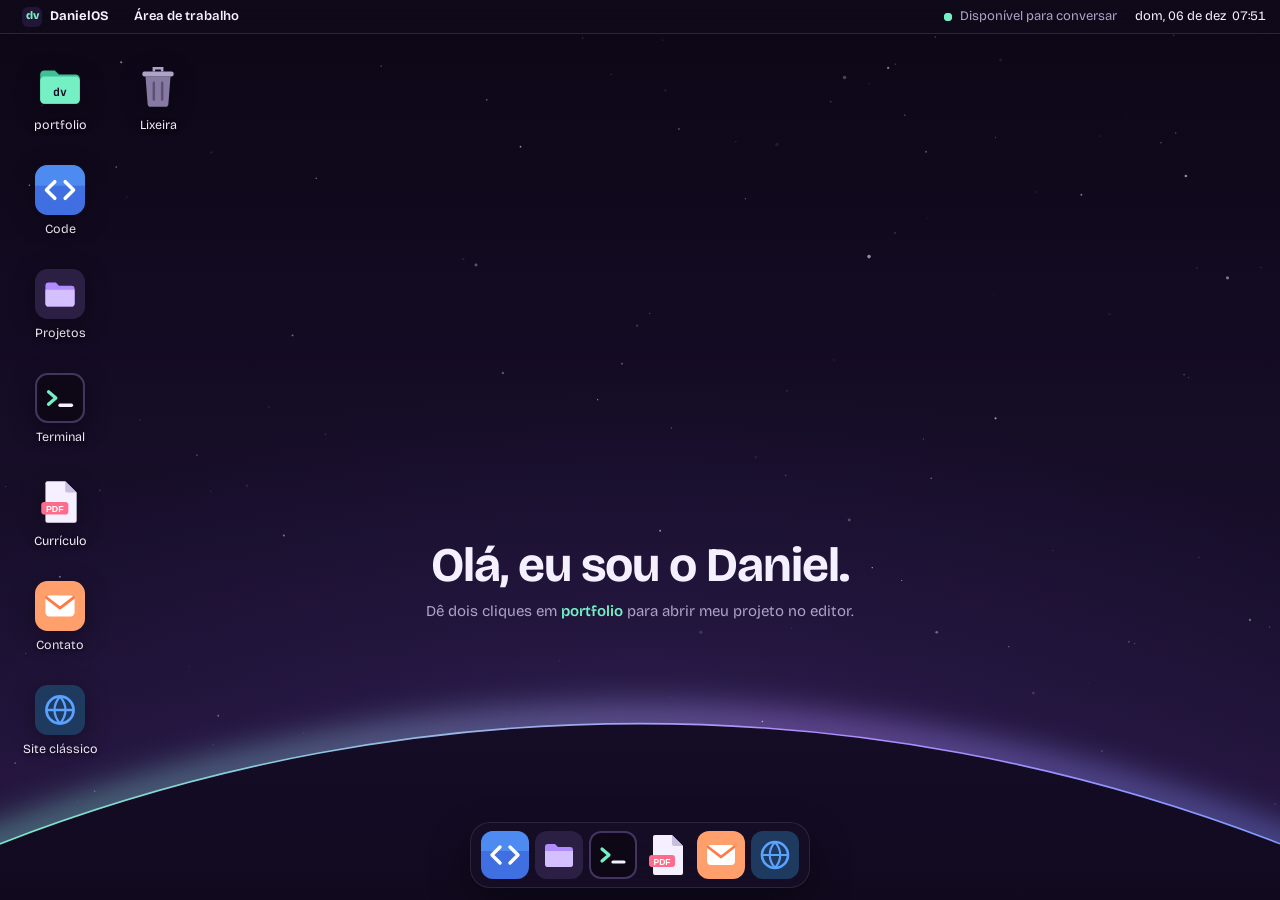
==== commit 57161c01: "Anima o céu com estrelas e estrelas cadentes Canvas leve sobre o papel de parede: estrelas piscam e " ====
--- a/index.html
+++ b/index.html
@@ -14,6 +14,7 @@
   <link rel="stylesheet" href="os/os.css">
   <script defer src="os/content.js"></script>
   <script defer src="os/os.js"></script>
+  <script defer src="os/sky.js"></script>
 </head>
 <body>
   <noscript>
@@ -50,6 +51,7 @@
     </div>
 
     <main class="desktop" id="desktop" aria-label="Área de trabalho">
+      <canvas class="sky" id="sky" aria-hidden="true"></canvas>
       <ul class="desktop-icons" id="desktop-icons" aria-label="Aplicativos"></ul>
       <div class="desktop-hello" aria-hidden="true">
         <p>Olá, eu sou o Daniel.</p>
--- a/os/os.css
+++ b/os/os.css
@@ -71,23 +71,14 @@
 
 /* --------------------------------------------------------------- Desktop */
 .os { position: fixed; inset: 0; display: grid; grid-template-rows: var(--topbar) 1fr; }
+/* Wallpaper: night sky over a planet's edge, lit by the portrait's rim light. */
 .desktop {
   position: relative;
   overflow: hidden;
-  background:
-    radial-gradient(900px 600px at 78% 18%, rgba(177, 140, 255, .28), transparent 60%),
-    radial-gradient(700px 520px at 12% 88%, rgba(116, 240, 196, .16), transparent 60%),
-    radial-gradient(600px 400px at 95% 95%, rgba(90, 162, 255, .16), transparent 60%),
-    var(--bg);
-}
-/* Halftone dots, a nod to the comic-style portrait */
-.desktop::before {
-  content: ""; position: absolute; inset: 0; pointer-events: none;
-  background-image: radial-gradient(rgba(245, 240, 255, .07) 1px, transparent 1.4px);
-  background-size: 14px 14px;
-  mask-image: radial-gradient(ellipse at 70% 30%, #000 0%, transparent 75%);
-}
-.desktop-hello { position: absolute; right: 48px; bottom: calc(var(--dock-h) + 36px); max-width: 360px; text-align: right; color: var(--muted); pointer-events: none; }
+  background: #120a1f url("../assets/wallpaper.svg") 50% 100% / cover no-repeat;
+}
+.sky { position: absolute; inset: 0; width: 100%; height: 100%; pointer-events: none; }
+.desktop-hello { position: absolute; left: 50%; bottom: 32%; transform: translateX(-50%); width: min(440px, calc(100% - 48px)); text-align: center; color: var(--muted); pointer-events: none; }
 .desktop-hello p:first-child { font: 700 clamp(28px, 4vw, 48px)/1.05 var(--font); color: var(--text); letter-spacing: -.02em; margin-bottom: 10px; }
 .desktop-hello strong { color: var(--mint); font-weight: 600; }
 
@@ -152,19 +143,17 @@
 @keyframes win-in { from { opacity: 0; transform: scale(.94) translateY(10px); } }
 @keyframes win-out { to { opacity: 0; transform: scale(.95); } }
 
-.win-bar { display: grid; grid-template-columns: 70px 1fr 70px; align-items: center; padding: 0 12px; background: var(--vs-bar); border-bottom: 1px solid var(--line); cursor: default; user-select: none; touch-action: none; }
-.win-title { text-align: center; font-size: 13px; font-weight: 600; white-space: nowrap; overflow: hidden; text-overflow: ellipsis; }
-.win-lights { display: flex; gap: 8px; }
-.light { position: relative; width: 13px; height: 13px; border-radius: 50%; }
-.light::before { content: ""; position: absolute; inset: -6px; }
-.light.close { background: #ff5f57; }
-.light.min { background: #febc2e; }
-.light.max { background: #28c840; }
-.window:not(.is-focused) .light { background: var(--line-2); }
-.win-bar:hover .light::after { position: absolute; inset: 0; display: grid; place-items: center; color: rgba(0, 0, 0, .6); font: 700 10px/13px var(--font); text-align: center; }
-.win-bar:hover .close::after { content: "×"; }
-.win-bar:hover .min::after { content: "–"; }
-.win-bar:hover .max::after { content: "+"; }
+.win-bar { display: flex; align-items: center; gap: 10px; padding-left: 12px; background: var(--vs-bar); border-bottom: 1px solid var(--line); cursor: default; user-select: none; touch-action: none; }
+.win-icon { width: 18px; height: 18px; flex: none; }
+.win-icon svg { display: block; width: 100%; height: 100%; }
+.win-title { flex: 1; min-width: 0; font-size: 13px; font-weight: 600; white-space: nowrap; overflow: hidden; text-overflow: ellipsis; }
+.win-ctrls { display: flex; align-self: stretch; }
+.win-ctrl { display: grid; place-items: center; width: 46px; height: 100%; color: var(--muted); transition: background .12s, color .12s; }
+.win-ctrl svg { width: 12px; height: 12px; fill: none; stroke: currentColor; stroke-width: 1.3; stroke-linecap: round; }
+.win-ctrl:hover { background: rgba(245, 240, 255, .1); color: var(--text); }
+.win-ctrl.close:hover, .win-ctrl.close:focus-visible { background: #e81123; color: #fff; }
+.win-ctrl:focus-visible { outline-offset: -2px; border-radius: 0; }
+.window.is-focused .win-ctrl { color: var(--text); }
 .win-body { position: relative; min-height: 0; overflow: auto; outline: none; }
 .win-resize { position: absolute; right: 0; bottom: 0; width: 16px; height: 16px; cursor: nwse-resize; touch-action: none; }
 .window.is-max .win-resize { display: none; }
@@ -387,8 +376,8 @@
 @media (max-width: 760px) {
   :root { --dock-h: 70px; }
   .topbar-status, .topbar-app { display: none; }
-  .desktop-hello { left: 24px; right: 24px; bottom: calc(var(--dock-h) + 28px); text-align: left; }
-  .desktop-icons { position: static; display: grid; grid-auto-flow: row; grid-template-rows: none; grid-template-columns: repeat(4, 1fr); justify-items: center; padding: 20px 12px; gap: 10px 0; }
+  .desktop-hello { bottom: calc(var(--dock-h) + 190px); }
+  .desktop-icons { position: relative; inset: auto; z-index: 1; display: grid; grid-auto-flow: row; grid-template-rows: none; grid-template-columns: repeat(4, 1fr); justify-items: center; padding: 20px 12px; gap: 10px 0; }
   .desk-icon { width: 80px; }
   .dock { bottom: max(8px, env(safe-area-inset-bottom)); gap: 4px; padding: 6px 8px; max-width: calc(100% - 16px); }
   .dock-item { width: 44px; height: 44px; }
@@ -397,8 +386,9 @@
   /* Windows are full screen on phones */
   .window { left: 0 !important; top: 0 !important; width: 100% !important; height: 100% !important; min-width: 0; border-radius: 0; border-width: 0; }
   .win-resize { display: none; }
-  .light.max { display: none; }
-  .light { width: 16px; height: 16px; }
+  .win-ctrl.max { display: none; }
+  .win-ctrl { width: 52px; }
+  .win-ctrl.close { background: rgba(232, 17, 35, .85); color: #fff; }
   .code { grid-template-columns: 1fr; grid-template-rows: auto 1fr 24px; }
   .code-activity { display: none; }
   .code-side { grid-row: 1; max-height: 26vh; border-right: 0; border-bottom: 1px solid var(--line); }
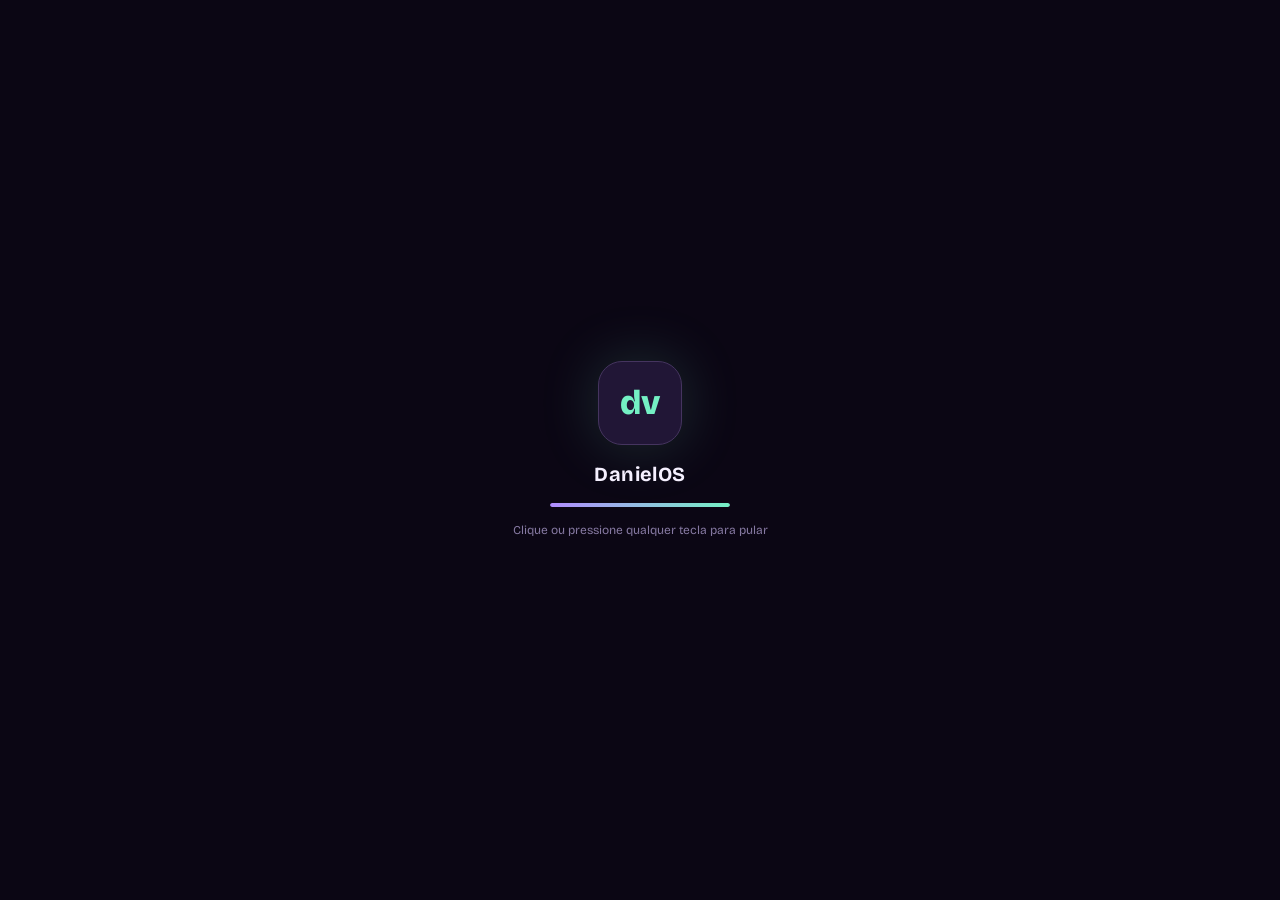
==== commit 60b4edf2: "Repensa a experiência no celular Tela inicial com cartão de apresentação e atalhos, apps em tela che" ====
--- a/index.html
+++ b/index.html
@@ -52,6 +52,19 @@
 
     <main class="desktop" id="desktop" aria-label="Área de trabalho">
       <canvas class="sky" id="sky" aria-hidden="true"></canvas>
+      <section class="home-card" aria-label="Apresentação">
+        <img src="assets/daniel-avatar.webp" alt="Retrato ilustrado de Daniel Vieira" width="72" height="72">
+        <div class="home-id">
+          <p class="home-name">Daniel Vieira</p>
+          <p class="home-role">Desenvolvedor full stack .NET</p>
+          <p class="home-status"><span class="pulse" aria-hidden="true"></span>Disponível para conversar</p>
+        </div>
+        <div class="home-actions">
+          <button type="button" class="home-btn solid" data-launch="code" data-project>Abrir portfólio</button>
+          <button type="button" class="home-btn" data-launch="pdf">Currículo</button>
+          <button type="button" class="home-btn" data-launch="contact">Contato</button>
+        </div>
+      </section>
       <ul class="desktop-icons" id="desktop-icons" aria-label="Aplicativos"></ul>
       <div class="desktop-hello" aria-hidden="true">
         <p>Olá, eu sou o Daniel.</p>
--- a/os/os.css
+++ b/os/os.css
@@ -320,7 +320,11 @@
 .files-hint { margin-top: 18px; color: var(--dim); font-size: 13px; }
 
 /* --------------------------------------------------------------- Terminal */
-.term { background: #0b0614; padding: 12px 14px; font: 13.5px/1.6 var(--mono); cursor: text; }
+.term { display: flex; flex-direction: column; overflow: hidden; background: #0b0614; font: 13.5px/1.6 var(--mono); }
+.term-scroll { flex: 1; min-height: 0; overflow: auto; padding: 12px 14px; cursor: text; }
+.term-chips { display: flex; gap: 6px; padding: 8px 12px; overflow-x: auto; border-top: 1px solid var(--line); background: var(--vs-bar); scrollbar-width: none; }
+.term-chips button { flex: none; padding: 4px 12px; border-radius: 999px; border: 1px solid var(--line-2); color: var(--muted); font: 12.5px/1.5 var(--mono); }
+.term-chips button:hover { color: var(--mint); border-color: var(--mint); }
 .t-row { white-space: pre-wrap; word-break: break-word; }
 .t-row a { color: var(--blue); }
 .t-cmd { margin-top: 6px; }
@@ -362,6 +366,19 @@
 .trash-item strong { font: 600 13.5px var(--mono); }
 .trash-item span { color: var(--muted); font-size: 13px; }
 
+.win-back, .home-card, .side-toggle, .code-scrim { display: none; }
+
+/* Phone résumé card */
+.pdf-card { display: block; overflow: auto; background: var(--bg-2); }
+.resume-card { display: grid; justify-items: center; text-align: center; padding: 32px 20px; }
+.resume-card > .app-icon { width: 64px; height: 64px; }
+.resume-file { margin-top: 10px; font: 600 13px var(--mono); color: var(--muted); word-break: break-all; }
+.resume-card .pv-actions { justify-content: center; margin-top: 18px; }
+.resume-facts { display: grid; gap: 1px; width: 100%; max-width: 420px; margin: 28px 0 0; border-radius: 14px; overflow: hidden; background: var(--line); text-align: left; }
+.resume-facts div { display: grid; grid-template-columns: 84px 1fr; gap: 10px; padding: 12px 14px; background: var(--bg-3); }
+.resume-facts dt { color: var(--dim); font-size: 13px; }
+.resume-facts dd { margin: 0; font-size: 14px; }
+
 /* ----------------------------------------------------------------- Toast */
 .toast { position: fixed; z-index: 800; left: 50%; bottom: calc(var(--dock-h) + 20px); transform: translate(-50%, 12px); padding: 9px 16px; border-radius: 999px; background: var(--text); color: var(--ink); font-weight: 600; font-size: 14px; opacity: 0; pointer-events: none; transition: opacity .2s, transform .2s var(--ease-out); }
 .toast.show { opacity: 1; transform: translate(-50%, 0); }
@@ -373,36 +390,97 @@
   .pv-cards { grid-template-columns: 1fr; }
 }
 
+/* Phones: a home screen with an intro card, and apps that open as full
+   screen pages with a back button (the system back gesture also works). */
 @media (max-width: 760px) {
-  :root { --dock-h: 70px; }
+  :root { --dock-h: 84px; --topbar: calc(30px + env(safe-area-inset-top)); }
+  .topbar { padding: env(safe-area-inset-top) 14px 0; gap: 10px; }
   .topbar-status, .topbar-app { display: none; }
-  .desktop-hello { bottom: calc(var(--dock-h) + 190px); }
-  .desktop-icons { position: relative; inset: auto; z-index: 1; display: grid; grid-auto-flow: row; grid-template-rows: none; grid-template-columns: repeat(4, 1fr); justify-items: center; padding: 20px 12px; gap: 10px 0; }
-  .desk-icon { width: 80px; }
-  .dock { bottom: max(8px, env(safe-area-inset-bottom)); gap: 4px; padding: 6px 8px; max-width: calc(100% - 16px); }
-  .dock-item { width: 44px; height: 44px; }
+  .start-menu { left: 8px; right: 8px; width: auto; }
+
+  .desktop { display: flex; flex-direction: column; overflow-y: auto; padding-bottom: calc(var(--dock-h) + 20px); }
+  .sky { position: fixed; top: var(--topbar); height: calc(100% - var(--topbar)); }
+  .desktop-hello { display: none; }
+  .home-card { position: relative; z-index: 1; display: grid; grid-template-columns: 72px 1fr; gap: 14px; align-items: center; margin: 16px 16px 4px; padding: 16px; border-radius: 22px; background: rgba(24, 15, 41, .62); border: 1px solid rgba(245, 240, 255, .1); backdrop-filter: blur(16px); -webkit-backdrop-filter: blur(16px); }
+  .home-card img { width: 72px; height: 72px; border-radius: 20px; object-fit: cover; background: var(--bg-3); }
+  .home-name { font-size: 20px; font-weight: 700; line-height: 1.15; }
+  .home-role { color: var(--muted); font-size: 14px; }
+  .home-status { display: flex; align-items: center; gap: 8px; margin-top: 5px; color: var(--mint); font-size: 12.5px; }
+  .home-actions { grid-column: 1 / -1; display: grid; grid-template-columns: 1.4fr 1fr 1fr; gap: 8px; }
+  .home-btn { height: 44px; border-radius: 12px; border: 1px solid var(--line-2); background: rgba(245, 240, 255, .04); font-size: 14px; font-weight: 600; }
+  .home-btn.solid { background: var(--mint); border-color: var(--mint); color: var(--ink); }
+  .desktop-icons { position: relative; inset: auto; z-index: 1; display: grid; grid-auto-flow: row; grid-template-rows: none; grid-template-columns: repeat(4, 1fr); justify-items: center; padding: 18px 10px; gap: 14px 0; }
+  .desk-icon { width: 80px; height: auto; padding: 6px 2px; }
+  .desk-icon .app-icon { width: 56px; height: 56px; }
+  .desk-label { font-size: 12.5px; }
+
+  .dock { bottom: max(10px, env(safe-area-inset-bottom)); gap: 12px; padding: 8px 12px; border-radius: 26px; }
+  .dock-item { width: 52px; height: 52px; }
+  .dock-item[data-app="pdf"], .dock-item[data-app="browser"] { display: none; }
   .dock-item:hover { transform: none; }
   .dock-tip { display: none; }
-  /* Windows are full screen on phones */
-  .window { left: 0 !important; top: 0 !important; width: 100% !important; height: 100% !important; min-width: 0; border-radius: 0; border-width: 0; }
-  .win-resize { display: none; }
-  .win-ctrl.max { display: none; }
-  .win-ctrl { width: 52px; }
-  .win-ctrl.close { background: rgba(232, 17, 35, .85); color: #fff; }
-  .code { grid-template-columns: 1fr; grid-template-rows: auto 1fr 24px; }
+
+  /* Apps as full screen pages */
+  .windows { position: fixed; inset: var(--topbar) 0 0 0; z-index: 450; }
+  .window { left: 0 !important; top: 0 !important; width: 100% !important; height: 100% !important; min-width: 0; min-height: 0; grid-template-rows: 50px 1fr; border: 0; border-radius: 0; box-shadow: none !important; }
+  .window.is-opening { animation: app-in .28s var(--ease-out); }
+  .window.is-closing { animation: app-out .18s ease-in forwards; }
+  .win-bar { position: relative; justify-content: center; padding: 0 8px; }
+  .win-back { display: flex; align-items: center; gap: 2px; position: absolute; left: 4px; top: 0; bottom: 0; padding: 0 12px 0 8px; color: var(--mint); font-size: 15px; font-weight: 600; }
+  .win-back svg { width: 16px; height: 16px; fill: none; stroke: currentColor; stroke-width: 1.8; stroke-linecap: round; stroke-linejoin: round; }
+  .win-icon, .win-ctrls, .win-resize { display: none; }
+  .win-title { flex: none; max-width: 56%; font-size: 15px; text-align: center; }
+  .window:not(.is-focused) .win-bar { color: inherit; }
+
+  /* Editor: files live in a drawer */
+  .code { position: relative; grid-template-columns: 1fr; grid-template-rows: 1fr 24px; }
   .code-activity { display: none; }
-  .code-side { grid-row: 1; max-height: 26vh; border-right: 0; border-bottom: 1px solid var(--line); }
-  .code-main { grid-row: 2; }
-  .code-status { grid-row: 3; }
-  .pv { padding: 24px 18px 40px; }
-  .pv-hero { grid-template-columns: 1fr; }
-  .pv-photo { width: 160px; }
+  .code-side { position: absolute; z-index: 5; top: 0; bottom: 24px; left: 0; width: min(80%, 300px); transform: translateX(-102%); transition: transform .24s var(--ease-out); box-shadow: 20px 0 40px rgba(0, 0, 0, .45); }
+  .code.side-open .code-side { transform: none; }
+  .code-scrim { display: block; position: absolute; z-index: 4; inset: 0 0 24px; background: rgba(5, 2, 10, .55); opacity: 0; pointer-events: none; transition: opacity .2s; }
+  .code.side-open .code-scrim { opacity: 1; pointer-events: auto; }
+  .code-main { grid-row: 1; }
+  .code-status { grid-row: 2; }
+  .side-toggle { display: flex; align-items: center; gap: 6px; padding: 6px 12px; border-radius: 8px; border: 1px solid var(--line-2); color: var(--text); font-size: 13px; font-weight: 600; }
+  .side-toggle svg { width: 14px; height: 14px; fill: none; stroke: currentColor; stroke-width: 1.6; stroke-linecap: round; }
+  .code-crumbs { justify-content: space-between; padding: 8px 12px; }
+  .crumb-path { display: none; }
+  .crumb-toggle button { padding: 6px 12px; font-size: 13px; }
+  .code-tab [role="tab"] { padding: 11px 4px 11px 14px; }
+  .tab-x { width: 30px; height: 30px; }
+  .tree-row { padding-top: 9px; padding-bottom: 9px; font-size: 14px; }
+  .tree-root > summary, .tree-folder > summary { padding-top: 8px; padding-bottom: 8px; }
+  .side-empty .vs-btn { padding: 10px 14px; }
+  .welcome { padding: 28px 20px; }
+  .welcome-logo { width: 56px; height: 56px; }
+  .welcome h1 { font-size: 24px; }
+  .welcome-sub { margin-bottom: 24px; }
+  .welcome-cols { grid-template-columns: 1fr; gap: 20px; }
+  .welcome-link, .welcome-recent { padding: 8px 0; }
+
+  .pv { padding: 22px 18px 40px; }
+  .pv h1 { font-size: 30px; }
+  .pv-hero { grid-template-columns: 1fr; gap: 18px; }
+  .pv-photo { width: 132px; border-radius: 18px; }
+  .pv-actions .pv-btn { flex: 1 1 auto; justify-content: center; padding: 11px 16px; }
   .pv-skill-grid { grid-template-columns: 1fr; }
-  .welcome { padding: 32px 20px; }
-  .welcome-cols { grid-template-columns: 1fr; gap: 20px; }
+  .pv-links button { padding: 14px 16px; }
+
   .files { grid-template-columns: 1fr; }
   .files-side { display: none; }
-}
+  .files-grid { grid-template-columns: repeat(2, 1fr); }
+
+  .term { font-size: 13px; }
+  .term-line input { font-size: 16px; }   /* avoids iOS zoom on focus */
+  .term-chips { padding: 10px 12px calc(10px + env(safe-area-inset-bottom)); }
+  .term-chips button { padding: 7px 14px; font-size: 13px; }
+  .t-fetch { flex-direction: column; gap: 10px; }
+
+  .browser-bar .pv-btn { display: none; }
+  .toast { bottom: calc(var(--dock-h) + 24px); }
+}
+@keyframes app-in { from { opacity: 0; transform: translateY(28px); } }
+@keyframes app-out { to { opacity: 0; transform: translateY(28px); } }
 
 @media (prefers-reduced-motion: reduce) {
   *, *::before, *::after { animation: none !important; transition: none !important; }
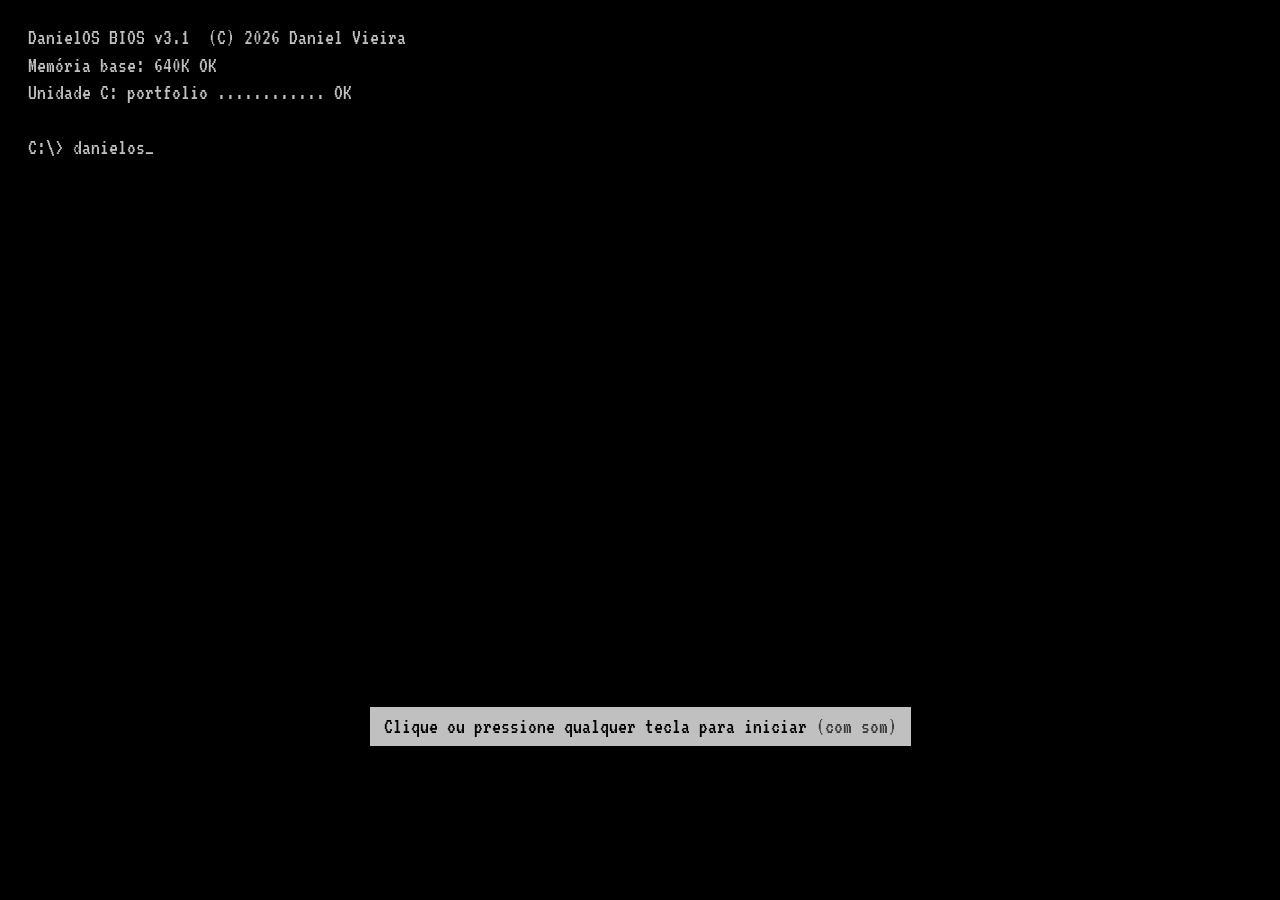
==== commit 74ebe74b: "Troca o boot por um prompt DOS e uma abertura retrô com som Prompt estilo DOS espera um clique ou te" ====
--- a/index.html
+++ b/index.html
@@ -9,7 +9,7 @@
   <link rel="icon" href="data:image/svg+xml,%3Csvg xmlns='http://www.w3.org/2000/svg' viewBox='0 0 64 64'%3E%3Crect width='64' height='64' rx='18' fill='%23120a1f'/%3E%3Ctext x='32' y='43' text-anchor='middle' font-family='sans-serif' font-weight='800' font-size='30' fill='%2374f0c4'%3Edv%3C/text%3E%3C/svg%3E">
   <link rel="preconnect" href="https://fonts.googleapis.com">
   <link rel="preconnect" href="https://fonts.gstatic.com" crossorigin>
-  <link href="https://fonts.googleapis.com/css2?family=Bricolage+Grotesque:opsz,wght@12..96,300..800&family=JetBrains+Mono:wght@400;600&display=swap" rel="stylesheet">
+  <link href="https://fonts.googleapis.com/css2?family=Bricolage+Grotesque:opsz,wght@12..96,300..800&family=JetBrains+Mono:wght@400;600&family=VT323&display=swap" rel="stylesheet">
   <link rel="preload" as="image" href="assets/daniel-avatar.webp" type="image/webp">
   <link rel="stylesheet" href="os/os.css">
   <script defer src="os/content.js"></script>
@@ -25,11 +25,31 @@
   </noscript>
 
   <div class="boot" id="boot" aria-hidden="true">
-    <div class="boot-inner">
-      <span class="boot-logo">dv</span>
-      <p class="boot-name">DanielOS</p>
-      <div class="boot-bar"><i></i></div>
-      <p class="boot-hint">Clique ou pressione qualquer tecla para pular</p>
+    <div class="boot-dos">
+      <pre>DanielOS BIOS v3.1  (C) 2026 Daniel Vieira
+Memória base: 640K OK
+Unidade C: portfolio ............ OK
+
+C:\&gt; danielos<span class="boot-caret">_</span></pre>
+      <p class="boot-press">Clique ou pressione qualquer tecla para iniciar <span>(com som)</span></p>
+    </div>
+    <div class="boot-splash" hidden>
+      <svg class="boot-logo" viewBox="0 0 160 96" aria-hidden="true" shape-rendering="crispEdges">
+        <rect x="4" y="30" width="6" height="6" fill="#74f0c4" opacity="0.35"/><rect x="14" y="22" width="8" height="8" fill="#74f0c4" opacity="0.6"/><rect x="26" y="34" width="8" height="8" fill="#b18cff" opacity="0.5"/><rect x="14" y="44" width="6" height="6" fill="#5aa2ff" opacity="0.4"/><rect x="4" y="52" width="6" height="6" fill="#ff6b8b" opacity="0.3"/><rect x="26" y="50" width="8" height="8" fill="#ff6b8b" opacity="0.6"/><rect x="38" y="26" width="10" height="10" fill="#74f0c4" opacity="0.9"/><rect x="38" y="44" width="10" height="10" fill="#ff6b8b" opacity="0.9"/><rect x="38" y="62" width="8" height="8" fill="#5aa2ff" opacity="0.6"/><rect x="26" y="66" width="6" height="6" fill="#b18cff" opacity="0.35"/>
+        <rect x="56" y="14" width="96" height="72" fill="#c0c0c0"/>
+        <rect x="56" y="14" width="96" height="2" fill="#fff"/><rect x="56" y="14" width="2" height="72" fill="#fff"/>
+        <rect x="56" y="84" width="96" height="2" fill="#404040"/><rect x="150" y="14" width="2" height="72" fill="#404040"/>
+        <rect x="60" y="18" width="88" height="12" fill="#3b2a8f"/>
+        <rect x="138" y="20" width="8" height="8" fill="#c0c0c0"/>
+        <rect x="60" y="32" width="88" height="50" fill="#120a1f"/>
+        <g fill="#74f0c4">
+          <rect x="78" y="40" width="6" height="34"/><rect x="66" y="52" width="12" height="6"/><rect x="66" y="68" width="12" height="6"/><rect x="62" y="56" width="6" height="14"/>
+          <rect x="94" y="52" width="6" height="12"/><rect x="118" y="52" width="6" height="12"/><rect x="100" y="64" width="6" height="6"/><rect x="112" y="64" width="6" height="6"/><rect x="106" y="70" width="6" height="4"/>
+        </g>
+      </svg>
+      <p class="boot-title">DanielOS</p>
+      <p class="boot-version">Versão 3.1</p>
+      <p class="boot-copy">Copyright © 2026 Daniel Vieira. Todos os direitos reservados.</p>
     </div>
   </div>
 
--- a/os/os.css
+++ b/os/os.css
@@ -59,15 +59,28 @@
 .noscript a { color: var(--mint); }
 
 /* ------------------------------------------------------------------ Boot */
-.boot { position: fixed; inset: 0; z-index: 900; display: grid; place-items: center; background: #0b0614; transition: opacity .4s ease; }
+/* Boot: a DOS prompt, then a 90s style splash with a short chime.
+   The click on the prompt is what lets the browser play the sound. */
+.boot { position: fixed; inset: 0; z-index: 900; display: grid; place-items: center; background: #000; color: #c0c0c0; font: 22px/1.25 'VT323', var(--mono); cursor: pointer; transition: opacity .35s ease; }
 .boot.is-done { opacity: 0; pointer-events: none; }
-.boot-inner { display: grid; justify-items: center; gap: 14px; }
-.boot-logo { display: grid; place-items: center; width: 84px; height: 84px; border-radius: 24px; background: var(--bg-3); border: 1px solid var(--line-2); color: var(--mint); font: 800 34px/1 var(--font); box-shadow: 0 0 60px rgba(116, 240, 196, .18); }
-.boot-name { font-weight: 700; font-size: 20px; letter-spacing: .02em; }
-.boot-bar { width: 180px; height: 4px; border-radius: 4px; background: var(--line); overflow: hidden; }
-.boot-bar i { display: block; height: 100%; width: 40%; border-radius: inherit; background: linear-gradient(90deg, var(--violet), var(--mint)); animation: boot 1.5s var(--ease-out) forwards; }
-@keyframes boot { from { width: 4%; } to { width: 100%; } }
-.boot-hint { color: var(--dim); font-size: 12px; }
+.boot-dos { position: absolute; inset: 0; padding: max(24px, env(safe-area-inset-top)) 28px 28px; display: flex; flex-direction: column; justify-content: space-between; }
+.boot-dos pre { margin: 0; font: inherit; white-space: pre-wrap; }
+.boot-caret { animation: caret 1s steps(1) infinite; }
+@keyframes caret { 50% { opacity: 0; } }
+.boot-press { align-self: center; margin-bottom: 14vh; padding: 6px 14px; background: #c0c0c0; color: #000; text-align: center; animation: caret 1.2s steps(1) infinite; }
+.boot-press span { opacity: .7; }
+.boot-splash { display: grid; justify-items: center; text-align: center; padding: 24px; image-rendering: pixelated; }
+.boot-logo { width: min(280px, 64vw); height: auto; margin-bottom: 18px; }
+.boot-title { font-size: clamp(54px, 12vw, 88px); line-height: .9; color: #fff; letter-spacing: .02em; }
+.boot-version { margin-top: 6px; font-size: 26px; color: #74f0c4; }
+.boot-copy { margin-top: 34px; font-size: 18px; color: #8a8a8a; }
+.boot-splash.is-in .boot-logo { animation: splash-pop .5s steps(5) both; }
+.boot-splash.is-in .boot-title, .boot-splash.is-in .boot-version, .boot-splash.is-in .boot-copy { animation: splash-type .4s steps(4) both; }
+.boot-splash.is-in .boot-title { animation-delay: .25s; }
+.boot-splash.is-in .boot-version { animation-delay: .45s; }
+.boot-splash.is-in .boot-copy { animation-delay: .65s; }
+@keyframes splash-pop { from { opacity: 0; transform: scale(.6); } }
+@keyframes splash-type { from { opacity: 0; } }
 
 /* --------------------------------------------------------------- Desktop */
 .os { position: fixed; inset: 0; display: grid; grid-template-rows: var(--topbar) 1fr; }
@@ -396,6 +409,7 @@
   :root { --dock-h: 84px; --topbar: calc(30px + env(safe-area-inset-top)); }
   .topbar { padding: env(safe-area-inset-top) 14px 0; gap: 10px; }
   .topbar-status, .topbar-app { display: none; }
+  .boot { font-size: 18px; }
   .start-menu { left: 8px; right: 8px; width: auto; }
 
   .desktop { display: flex; flex-direction: column; overflow-y: auto; padding-bottom: calc(var(--dock-h) + 20px); }
